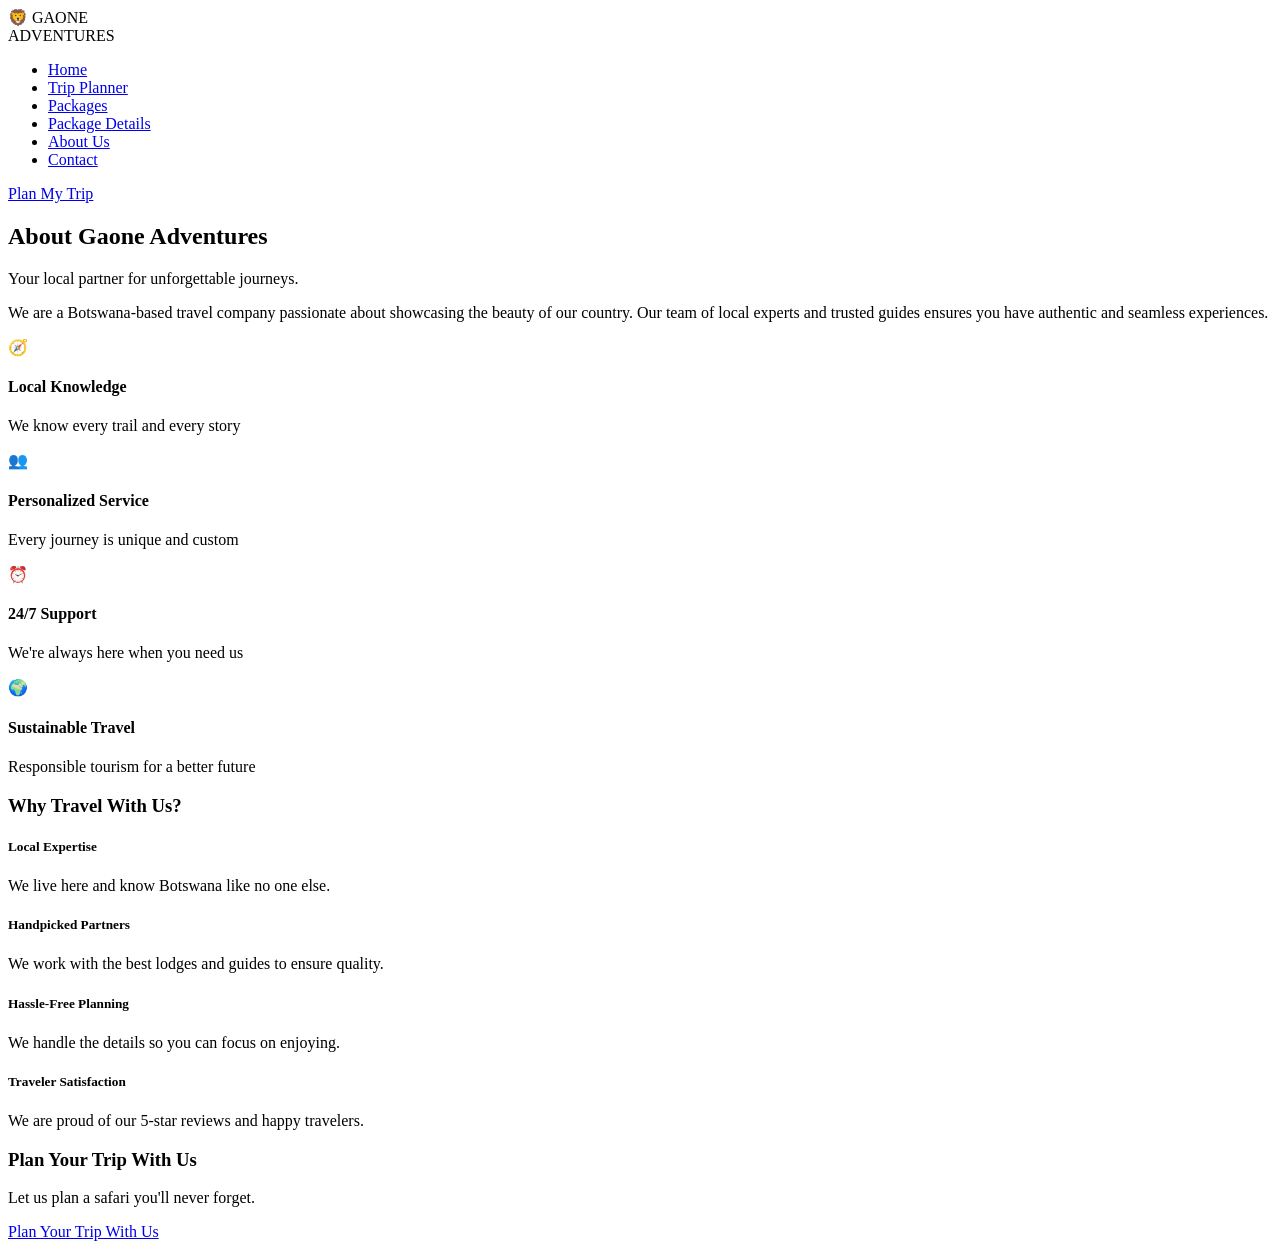
==== about.html @ 3c57a617 "Create about.html" ====
<!DOCTYPE html>
<html lang="en">
<head>
    <meta charset="UTF-8">
    <meta name="viewport" content="width=device-width, initial-scale=1.0">
    <title>About Us - Gaone Adventures</title>
    <link rel="stylesheet" href="styles.css">
</head>
<body>
    <!-- Navigation -->
    <nav class="navbar">
        <div class="nav-container">
            <div class="logo">
                <span class="logo-icon">🦁</span>
                <span class="logo-text">GAONE<br><span class="logo-sub">ADVENTURES</span></span>
            </div>
            <ul class="nav-menu">
                <li><a href="index.html" class="nav-link">Home</a></li>
                <li><a href="trip-planner.html" class="nav-link">Trip Planner</a></li>
                <li><a href="packages.html" class="nav-link">Packages</a></li>
                <li><a href="package-details.html" class="nav-link">Package Details</a></li>
                <li><a href="about.html" class="nav-link active">About Us</a></li>
                <li><a href="contact.html" class="nav-link">Contact</a></li>
            </ul>
            <a href="trip-planner.html" class="nav-btn">Plan My Trip</a>
        </div>
    </nav>
 
    <!-- ABOUT SECTION -->
    <div class="container">
        <h2 class="section-title">About Gaone Adventures</h2>
        <p class="section-subtitle">Your local partner for unforgettable journeys.</p>
 
        <div class="about-content">
            <div class="about-text">
                <p>We are a Botswana-based travel company passionate about showcasing the beauty of our country. Our team of local experts and trusted guides ensures you have authentic and seamless experiences.</p>
            </div>
            <div class="about-image" style="background: linear-gradient(135deg, #8B7355 0%, #A0826D 100%)"></div>
        </div>
 
        <div class="values-grid">
            <div class="value-card">
                <div class="value-icon">🧭</div>
                <h4>Local Knowledge</h4>
                <p>We know every trail and every story</p>
            </div>
            <div class="value-card">
                <div class="value-icon">👥</div>
                <h4>Personalized Service</h4>
                <p>Every journey is unique and custom</p>
            </div>
            <div class="value-card">
                <div class="value-icon">⏰</div>
                <h4>24/7 Support</h4>
                <p>We're always here when you need us</p>
            </div>
            <div class="value-card">
                <div class="value-icon">🌍</div>
                <h4>Sustainable Travel</h4>
                <p>Responsible tourism for a better future</p>
            </div>
        </div>
 
        <div class="why-us">
            <h3>Why Travel With Us?</h3>
            <div class="why-grid">
                <div class="why-card">
                    <h5>Local Expertise</h5>
                    <p>We live here and know Botswana like no one else.</p>
                </div>
                <div class="why-card">
                    <h5>Handpicked Partners</h5>
                    <p>We work with the best lodges and guides to ensure quality.</p>
                </div>
                <div class="why-card">
                    <h5>Hassle-Free Planning</h5>
                    <p>We handle the details so you can focus on enjoying.</p>
                </div>
                <div class="why-card">
                    <h5>Traveler Satisfaction</h5>
                    <p>We are proud of our 5-star reviews and happy travelers.</p>
                </div>
            </div>
        </div>
 
        <div class="cta-section">
            <h3>Plan Your Trip With Us</h3>
            <p>Let us plan a safari you'll never forget.</p>
            <a href="trip-planner.html" class="btn btn-primary">Plan Your Trip With Us</a>
        </div>
    </div>
 
</body>
</html>
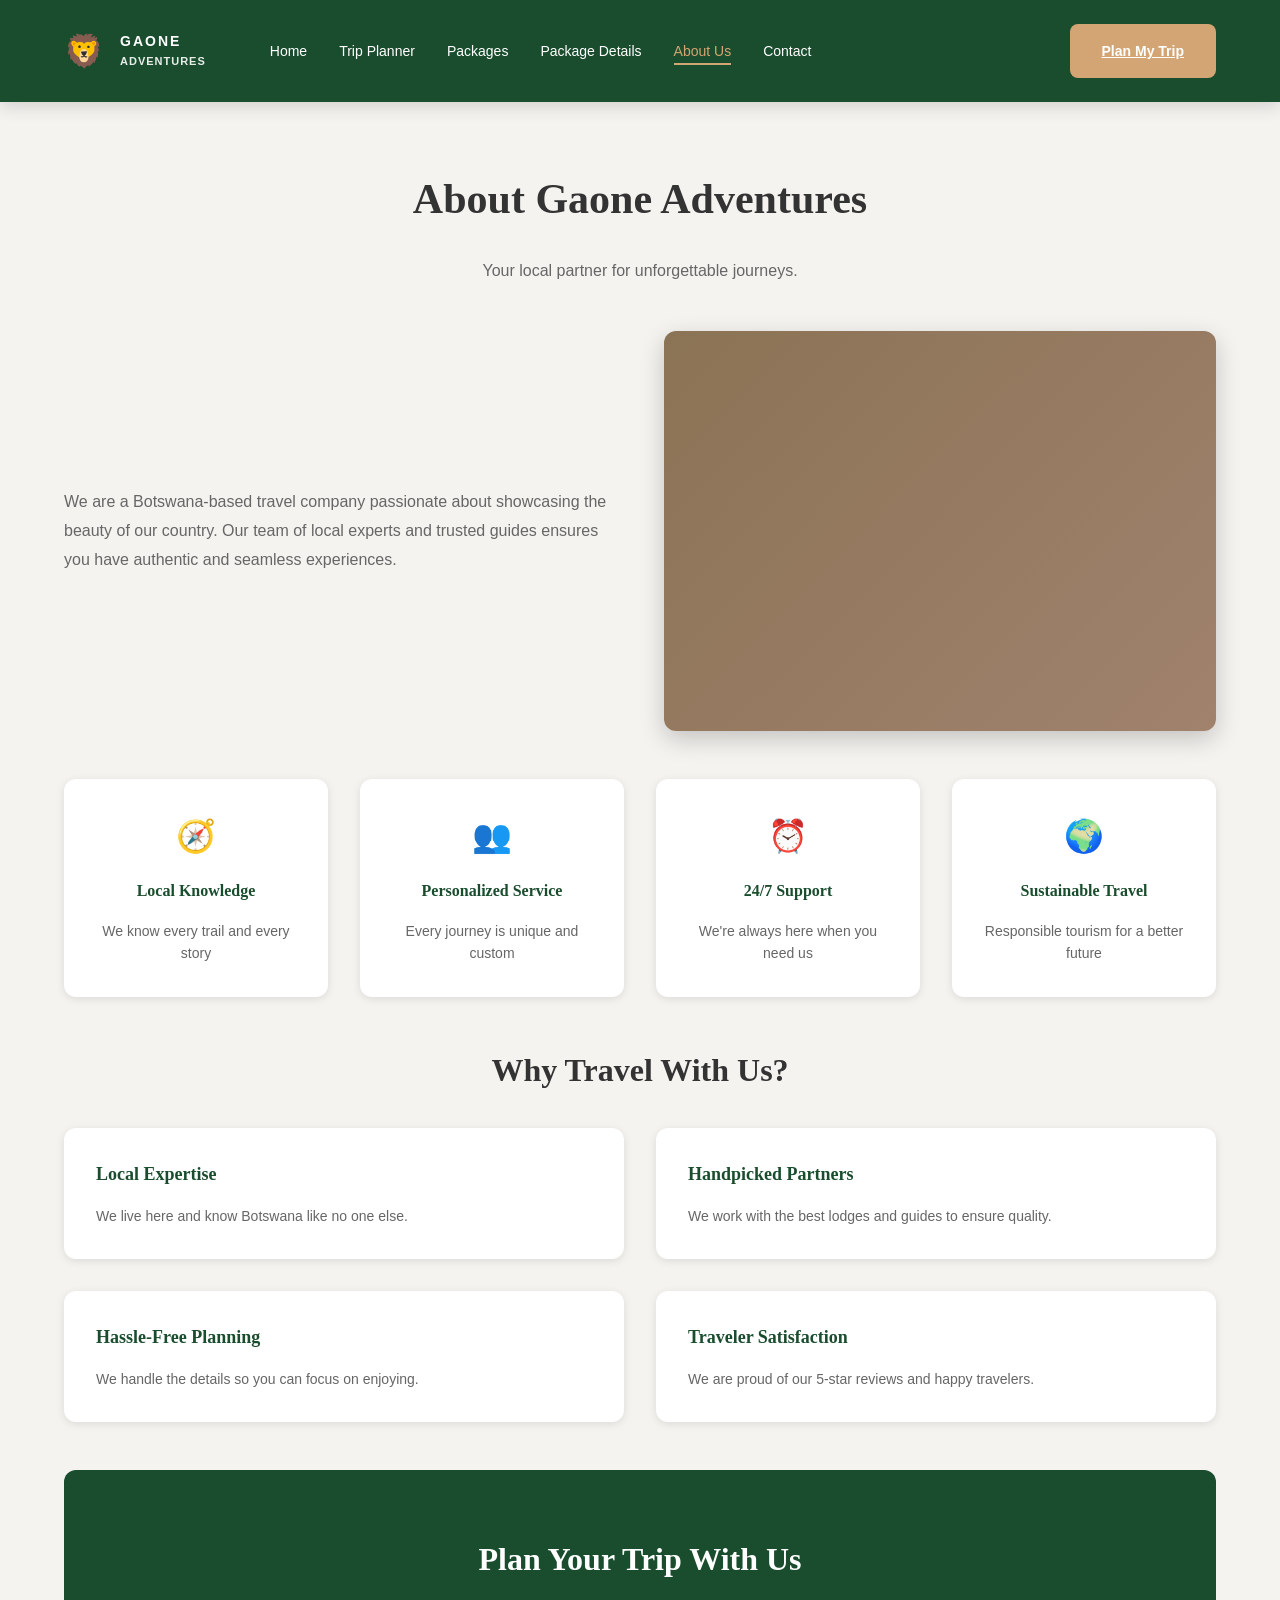
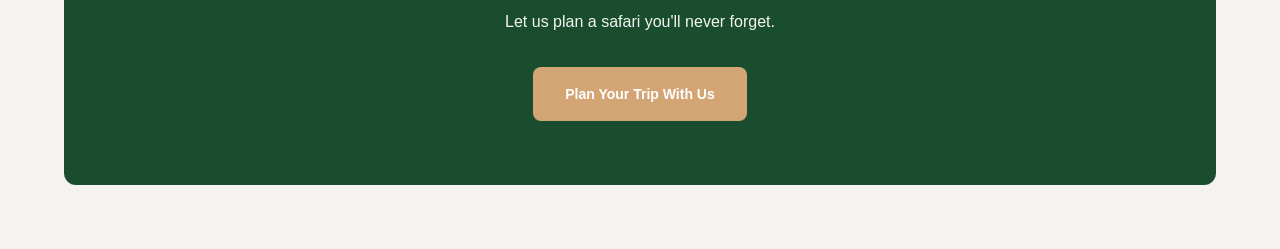
==== commit 8eac16e9: "Update about.html" ====
--- a/about.html
+++ b/about.html
@@ -4,7 +4,7 @@
     <meta charset="UTF-8">
     <meta name="viewport" content="width=device-width, initial-scale=1.0">
     <title>About Us - Gaone Adventures</title>
-    <link rel="stylesheet" href="styles.css">
+    <link rel="stylesheet" href="style.css">
 </head>
 <body>
     <!-- Navigation -->
--- a/style.css
+++ b/style.css
@@ -0,0 +1,1015 @@
+/* ==================== CSS VARIABLES ==================== */
+:root {
+    --color-primary: #1a4d2e;
+    --color-secondary: #2d5016;
+    --color-accent: #d4a574;
+    --color-accent-light: #e8c4a0;
+    --color-text: #333333;
+    --color-text-light: #666666;
+    --color-bg: #f5f3f0;
+    --color-white: #ffffff;
+    --color-border: #e0d5ce;
+    
+    --font-heading: 'Georgia', 'Times New Roman', serif;
+    --font-body: 'Segoe UI', Tahoma, Geneva, Verdana, sans-serif;
+    
+    --spacing-xs: 8px;
+    --spacing-sm: 16px;
+    --spacing-md: 24px;
+    --spacing-lg: 32px;
+    --spacing-xl: 48px;
+    --spacing-xxl: 64px;
+    
+    --radius-sm: 4px;
+    --radius-md: 8px;
+    --radius-lg: 12px;
+    
+    --shadow-sm: 0 2px 8px rgba(0, 0, 0, 0.1);
+    --shadow-md: 0 4px 16px rgba(0, 0, 0, 0.15);
+    --shadow-lg: 0 8px 24px rgba(0, 0, 0, 0.2);
+    
+    --transition: all 0.3s ease;
+}
+ 
+/* ==================== GLOBAL STYLES ==================== */
+* {
+    margin: 0;
+    padding: 0;
+    box-sizing: border-box;
+}
+ 
+html {
+    scroll-behavior: smooth;
+}
+ 
+body {
+    font-family: var(--font-body);
+    color: var(--color-text);
+    background-color: var(--color-bg);
+    line-height: 1.6;
+    overflow-x: hidden;
+}
+ 
+/* ==================== NAVIGATION ==================== */
+.navbar {
+    background-color: var(--color-primary);
+    padding: var(--spacing-md) 0;
+    position: sticky;
+    top: 0;
+    z-index: 1000;
+    box-shadow: var(--shadow-md);
+}
+ 
+.nav-container {
+    max-width: 1200px;
+    margin: 0 auto;
+    display: flex;
+    justify-content: space-between;
+    align-items: center;
+    padding: 0 var(--spacing-md);
+    gap: var(--spacing-lg);
+}
+ 
+.logo {
+    display: flex;
+    align-items: center;
+    gap: var(--spacing-sm);
+    color: var(--color-white);
+    text-decoration: none;
+    font-weight: bold;
+}
+ 
+.logo-icon {
+    font-size: 32px;
+}
+ 
+.logo-text {
+    font-size: 14px;
+    font-weight: 700;
+    letter-spacing: 2px;
+    line-height: 1.4;
+}
+ 
+.logo-sub {
+    font-size: 11px;
+    font-weight: 600;
+    opacity: 0.9;
+    letter-spacing: 1px;
+}
+ 
+.nav-menu {
+    display: flex;
+    list-style: none;
+    gap: var(--spacing-lg);
+    flex: 1;
+    margin: 0 var(--spacing-lg);
+}
+ 
+.nav-link {
+    color: var(--color-white);
+    text-decoration: none;
+    font-size: 14px;
+    font-weight: 500;
+    position: relative;
+    transition: var(--transition);
+    padding-bottom: 4px;
+}
+ 
+.nav-link:hover,
+.nav-link.active {
+    color: var(--color-accent);
+    border-bottom: 2px solid var(--color-accent);
+}
+ 
+.nav-btn {
+    background-color: var(--color-accent);
+    color: var(--color-white);
+    border: none;
+    padding: var(--spacing-sm) var(--spacing-lg);
+    border-radius: var(--radius-md);
+    font-weight: 600;
+    font-size: 14px;
+    cursor: pointer;
+    transition: var(--transition);
+    white-space: nowrap;
+}
+ 
+.nav-btn:hover {
+    background-color: #c99966;
+    transform: translateY(-2px);
+    box-shadow: var(--shadow-md);
+}
+ 
+/* ==================== PAGES ==================== */
+.page {
+    display: none;
+    animation: fadeIn 0.5s ease;
+}
+ 
+.page.active {
+    display: block;
+}
+ 
+@keyframes fadeIn {
+    from {
+        opacity: 0;
+        transform: translateY(10px);
+    }
+    to {
+        opacity: 1;
+        transform: translateY(0);
+    }
+}
+ 
+/* ==================== HERO SECTION ==================== */
+.hero {
+    display: grid;
+    grid-template-columns: 1fr 1fr;
+    gap: var(--spacing-xl);
+    align-items: center;
+    padding: var(--spacing-xxl) var(--spacing-md);
+    max-width: 1200px;
+    margin: 0 auto;
+    background: linear-gradient(135deg, #f5f3f0 0%, #e8dcd4 100%);
+    min-height: 600px;
+}
+ 
+.hero-content h1 {
+    font-family: var(--font-heading);
+    font-size: 52px;
+    font-weight: 700;
+    line-height: 1.2;
+    color: var(--color-text);
+    margin-bottom: var(--spacing-md);
+}
+ 
+.hero-content > p {
+    font-size: 18px;
+    color: var(--color-text-light);
+    margin-bottom: var(--spacing-lg);
+}
+ 
+.hero-buttons {
+    display: flex;
+    gap: var(--spacing-md);
+}
+ 
+.hero-image {
+    height: 100%;
+    border-radius: var(--radius-lg);
+    background-size: cover;
+    background-position: center;
+    min-height: 450px;
+    box-shadow: var(--shadow-lg);
+}
+ 
+/* ==================== FEATURES SECTION ==================== */
+.features {
+    display: grid;
+    grid-template-columns: repeat(3, 1fr);
+    gap: var(--spacing-lg);
+    padding: var(--spacing-xxl) var(--spacing-md);
+    max-width: 1200px;
+    margin: 0 auto;
+    background-color: var(--color-white);
+}
+ 
+.feature-card {
+    text-align: center;
+    padding: var(--spacing-lg);
+    border-radius: var(--radius-lg);
+    background-color: var(--color-bg);
+    transition: var(--transition);
+}
+ 
+.feature-card:hover {
+    transform: translateY(-8px);
+    box-shadow: var(--shadow-md);
+}
+ 
+.feature-icon {
+    font-size: 48px;
+    margin-bottom: var(--spacing-md);
+}
+ 
+.feature-card h3 {
+    font-family: var(--font-heading);
+    font-size: 20px;
+    margin-bottom: var(--spacing-sm);
+    color: var(--color-primary);
+}
+ 
+.feature-card p {
+    color: var(--color-text-light);
+    font-size: 14px;
+}
+ 
+/* ==================== CONTAINER ==================== */
+.container {
+    max-width: 1200px;
+    margin: 0 auto;
+    padding: var(--spacing-xxl) var(--spacing-md);
+}
+ 
+/* ==================== SECTION TITLE ==================== */
+.section-title {
+    font-family: var(--font-heading);
+    font-size: 42px;
+    font-weight: 700;
+    text-align: center;
+    margin-bottom: var(--spacing-md);
+    color: var(--color-text);
+}
+ 
+.section-subtitle {
+    text-align: center;
+    color: var(--color-text-light);
+    font-size: 16px;
+    margin-bottom: var(--spacing-xl);
+}
+ 
+/* ==================== FILTERS ==================== */
+.filters {
+    display: flex;
+    gap: var(--spacing-md);
+    margin-bottom: var(--spacing-xl);
+    flex-wrap: wrap;
+}
+ 
+.filter-select {
+    flex: 1;
+    min-width: 150px;
+    padding: var(--spacing-sm);
+    border: 1px solid var(--color-border);
+    border-radius: var(--radius-md);
+    font-family: var(--font-body);
+    cursor: pointer;
+    background-color: var(--color-white);
+    color: var(--color-text);
+}
+ 
+.btn-reset {
+    padding: var(--spacing-sm) var(--spacing-lg);
+    border: 1px solid var(--color-border);
+    background-color: var(--color-white);
+    color: var(--color-primary);
+    border-radius: var(--radius-md);
+    font-weight: 600;
+    cursor: pointer;
+    transition: var(--transition);
+}
+ 
+.btn-reset:hover {
+    background-color: var(--color-bg);
+}
+ 
+/* ==================== PACKAGES GRID ==================== */
+.packages-grid {
+    display: grid;
+    grid-template-columns: repeat(auto-fit, minmax(300px, 1fr));
+    gap: var(--spacing-lg);
+}
+ 
+.package-card {
+    background-color: var(--color-white);
+    border-radius: var(--radius-lg);
+    overflow: hidden;
+    box-shadow: var(--shadow-sm);
+    transition: var(--transition);
+    position: relative;
+}
+ 
+.package-card:hover {
+    transform: translateY(-8px);
+    box-shadow: var(--shadow-lg);
+}
+ 
+.package-card.featured {
+    grid-column: 2;
+    transform: scale(1.05);
+}
+ 
+.package-image {
+    height: 200px;
+    background-size: cover;
+    background-position: center;
+}
+ 
+.package-badge {
+    position: absolute;
+    top: var(--spacing-md);
+    left: var(--spacing-md);
+    background-color: var(--color-accent);
+    color: var(--color-white);
+    padding: var(--spacing-xs) var(--spacing-sm);
+    border-radius: var(--radius-sm);
+    font-size: 12px;
+    font-weight: 700;
+}
+ 
+.package-card h3 {
+    font-family: var(--font-heading);
+    font-size: 22px;
+    padding: var(--spacing-lg) var(--spacing-lg) 0;
+    color: var(--color-text);
+}
+ 
+.package-meta {
+    display: flex;
+    gap: var(--spacing-lg);
+    padding: var(--spacing-md) var(--spacing-lg) 0;
+    font-size: 13px;
+    color: var(--color-text-light);
+}
+ 
+.package-price {
+    padding: var(--spacing-sm) var(--spacing-lg);
+    font-size: 16px;
+    color: var(--color-text-light);
+}
+ 
+.package-card .btn {
+    margin: 0 var(--spacing-lg) var(--spacing-lg);
+}
+ 
+/* ==================== BUTTONS ==================== */
+.btn {
+    padding: var(--spacing-sm) var(--spacing-lg);
+    border: none;
+    border-radius: var(--radius-md);
+    font-weight: 600;
+    font-size: 14px;
+    cursor: pointer;
+    transition: var(--transition);
+    display: inline-block;
+    text-align: center;
+    text-decoration: none;
+}
+ 
+.btn-primary {
+    background-color: var(--color-primary);
+    color: var(--color-white);
+}
+ 
+.btn-primary:hover {
+    background-color: #0d2e17;
+    transform: translateY(-2px);
+    box-shadow: var(--shadow-md);
+}
+ 
+.btn-secondary {
+    background-color: transparent;
+    color: var(--color-text);
+    border: 2px solid var(--color-text-light);
+}
+ 
+.btn-secondary:hover {
+    background-color: var(--color-bg);
+    border-color: var(--color-primary);
+    color: var(--color-primary);
+}
+ 
+.btn-whatsapp {
+    background-color: #25d366;
+    color: var(--color-white);
+    width: 100%;
+    margin-top: var(--spacing-lg);
+}
+ 
+.btn-whatsapp:hover {
+    background-color: #1fa855;
+}
+ 
+/* ==================== PLANNER FORM ==================== */
+.planner-form {
+    background-color: var(--color-white);
+    padding: var(--spacing-xl);
+    border-radius: var(--radius-lg);
+    margin-bottom: var(--spacing-xl);
+    display: grid;
+    grid-template-columns: repeat(auto-fit, minmax(200px, 1fr));
+    gap: var(--spacing-lg);
+    box-shadow: var(--shadow-sm);
+}
+ 
+.form-group {
+    display: flex;
+    flex-direction: column;
+}
+ 
+.form-group label {
+    font-weight: 600;
+    margin-bottom: var(--spacing-sm);
+    color: var(--color-primary);
+    font-size: 14px;
+}
+ 
+.form-input {
+    padding: var(--spacing-sm);
+    border: 1px solid var(--color-border);
+    border-radius: var(--radius-md);
+    font-family: var(--font-body);
+    font-size: 14px;
+    color: var(--color-text);
+}
+ 
+.form-input:focus {
+    outline: none;
+    border-color: var(--color-accent);
+    box-shadow: 0 0 0 3px rgba(212, 165, 116, 0.1);
+}
+ 
+/* ==================== ITINERARY ==================== */
+.itinerary-section h3 {
+    font-family: var(--font-heading);
+    font-size: 28px;
+    margin-bottom: var(--spacing-lg);
+    color: var(--color-text);
+}
+ 
+.itinerary-grid {
+    display: grid;
+    grid-template-columns: 1fr 1fr;
+    gap: var(--spacing-lg);
+    margin-bottom: var(--spacing-xl);
+    align-items: stretch;
+}
+ 
+.itinerary-content {
+    display: flex;
+    flex-direction: column;
+    gap: var(--spacing-md);
+}
+ 
+.itinerary-day {
+    background-color: var(--color-white);
+    padding: var(--spacing-lg);
+    border-left: 4px solid var(--color-accent);
+    border-radius: var(--radius-md);
+    box-shadow: var(--shadow-sm);
+}
+ 
+.itinerary-day h4 {
+    color: var(--color-primary);
+    font-family: var(--font-heading);
+    margin-bottom: var(--spacing-sm);
+}
+ 
+.itinerary-day p {
+    margin-bottom: var(--spacing-sm);
+    color: var(--color-text-light);
+    font-size: 14px;
+}
+ 
+.itinerary-day p:first-of-type {
+    color: var(--color-text);
+    font-weight: 600;
+}
+ 
+.itinerary-image {
+    border-radius: var(--radius-lg);
+    box-shadow: var(--shadow-lg);
+    min-height: 300px;
+}
+ 
+.price-estimate {
+    background-color: var(--color-white);
+    padding: var(--spacing-lg);
+    border-radius: var(--radius-lg);
+    box-shadow: var(--shadow-sm);
+    text-align: center;
+}
+ 
+.price-estimate h4 {
+    color: var(--color-primary);
+    margin-bottom: var(--spacing-sm);
+}
+ 
+.price-range {
+    font-size: 28px;
+    font-weight: 700;
+    color: var(--color-accent);
+    margin-bottom: var(--spacing-sm);
+}
+ 
+.price-note {
+    color: var(--color-text-light);
+    font-size: 13px;
+    margin-bottom: var(--spacing-lg);
+}
+ 
+/* ==================== ABOUT SECTION ==================== */
+.about-content {
+    display: grid;
+    grid-template-columns: 1fr 1fr;
+    gap: var(--spacing-xl);
+    margin-bottom: var(--spacing-xl);
+    align-items: center;
+}
+ 
+.about-text {
+    font-size: 16px;
+    line-height: 1.8;
+    color: var(--color-text-light);
+}
+ 
+.about-image {
+    min-height: 400px;
+    border-radius: var(--radius-lg);
+    box-shadow: var(--shadow-lg);
+}
+ 
+.values-grid {
+    display: grid;
+    grid-template-columns: repeat(4, 1fr);
+    gap: var(--spacing-lg);
+    margin-bottom: var(--spacing-xl);
+}
+ 
+.value-card {
+    background-color: var(--color-white);
+    padding: var(--spacing-lg);
+    border-radius: var(--radius-lg);
+    text-align: center;
+    box-shadow: var(--shadow-sm);
+    transition: var(--transition);
+}
+ 
+.value-card:hover {
+    transform: translateY(-8px);
+    box-shadow: var(--shadow-md);
+}
+ 
+.value-icon {
+    font-size: 32px;
+    margin-bottom: var(--spacing-sm);
+    display: block;
+}
+ 
+.value-card h4 {
+    color: var(--color-primary);
+    margin-bottom: var(--spacing-sm);
+    font-family: var(--font-heading);
+}
+ 
+.value-card p {
+    color: var(--color-text-light);
+    font-size: 14px;
+}
+ 
+/* ==================== WHY US SECTION ==================== */
+.why-us h3 {
+    font-family: var(--font-heading);
+    font-size: 32px;
+    margin-bottom: var(--spacing-lg);
+    text-align: center;
+    color: var(--color-text);
+}
+ 
+.why-grid {
+    display: grid;
+    grid-template-columns: repeat(2, 1fr);
+    gap: var(--spacing-lg);
+    margin-bottom: var(--spacing-xl);
+}
+ 
+.why-card {
+    background-color: var(--color-white);
+    padding: var(--spacing-lg);
+    border-radius: var(--radius-lg);
+    box-shadow: var(--shadow-sm);
+}
+ 
+.why-card h5 {
+    color: var(--color-primary);
+    margin-bottom: var(--spacing-sm);
+    font-family: var(--font-heading);
+    font-size: 18px;
+}
+ 
+.why-card p {
+    color: var(--color-text-light);
+    font-size: 14px;
+    line-height: 1.6;
+}
+ 
+/* ==================== CTA SECTION ==================== */
+.cta-section {
+    background-color: var(--color-primary);
+    color: var(--color-white);
+    padding: var(--spacing-xxl);
+    border-radius: var(--radius-lg);
+    text-align: center;
+}
+ 
+.cta-section h3 {
+    font-family: var(--font-heading);
+    font-size: 32px;
+    margin-bottom: var(--spacing-md);
+}
+ 
+.cta-section p {
+    font-size: 16px;
+    margin-bottom: var(--spacing-lg);
+    opacity: 0.95;
+}
+ 
+.cta-section .btn-primary {
+    background-color: var(--color-accent);
+    color: var(--color-white);
+}
+ 
+.cta-section .btn-primary:hover {
+    background-color: #c99966;
+}
+ 
+/* ==================== PACKAGE DETAILS ==================== */
+.detail-header {
+    text-align: center;
+    margin-bottom: var(--spacing-xl);
+    padding-bottom: var(--spacing-lg);
+    border-bottom: 1px solid var(--color-border);
+}
+ 
+.detail-header h1 {
+    font-family: var(--font-heading);
+    font-size: 42px;
+    margin-bottom: var(--spacing-md);
+}
+ 
+.detail-meta {
+    display: flex;
+    justify-content: center;
+    gap: var(--spacing-lg);
+    margin-bottom: var(--spacing-md);
+    color: var(--color-text-light);
+    font-size: 14px;
+}
+ 
+.detail-price {
+    font-size: 24px;
+    color: var(--color-accent);
+}
+ 
+/* ==================== TABS ==================== */
+.detail-tabs {
+    display: flex;
+    gap: 0;
+    margin-bottom: var(--spacing-xl);
+    border-bottom: 2px solid var(--color-border);
+}
+ 
+.tab-btn {
+    padding: var(--spacing-md);
+    border: none;
+    background: none;
+    color: var(--color-text-light);
+    font-weight: 600;
+    cursor: pointer;
+    border-bottom: 3px solid transparent;
+    transition: var(--transition);
+    position: relative;
+    bottom: -2px;
+}
+ 
+.tab-btn:hover {
+    color: var(--color-primary);
+}
+ 
+.tab-btn.active {
+    color: var(--color-primary);
+    border-bottom-color: var(--color-accent);
+}
+ 
+.tab-pane {
+    display: none;
+}
+ 
+.tab-pane.active {
+    display: block;
+    animation: fadeIn 0.3s ease;
+}
+ 
+.highlights-list {
+    list-style: none;
+    margin: var(--spacing-lg) 0;
+}
+ 
+.highlights-list li {
+    padding: var(--spacing-sm) 0;
+    padding-left: var(--spacing-lg);
+    position: relative;
+    color: var(--color-text-light);
+}
+ 
+.highlights-list li:before {
+    content: "✓";
+    position: absolute;
+    left: 0;
+    color: var(--color-accent);
+    font-weight: bold;
+}
+ 
+.price-guide {
+    background-color: var(--color-bg);
+    padding: var(--spacing-lg);
+    border-radius: var(--radius-md);
+    margin: var(--spacing-lg) 0;
+}
+ 
+.price-guide h4 {
+    color: var(--color-primary);
+    margin-bottom: var(--spacing-md);
+}
+ 
+.price-item {
+    display: flex;
+    justify-content: space-between;
+    padding: var(--spacing-sm) 0;
+    border-bottom: 1px solid var(--color-border);
+    color: var(--color-text);
+}
+ 
+.price-item:last-child {
+    border-bottom: none;
+}
+ 
+.action-buttons {
+    display: flex;
+    gap: var(--spacing-md);
+    margin-top: var(--spacing-lg);
+}
+ 
+.action-buttons .btn {
+    flex: 1;
+}
+ 
+/* ==================== CONTACT SECTION ==================== */
+.contact-grid {
+    display: grid;
+    grid-template-columns: 1fr 1fr;
+    gap: var(--spacing-xl);
+    margin-bottom: var(--spacing-xl);
+}
+ 
+.contact-form {
+    background-color: var(--color-white);
+    padding: var(--spacing-xl);
+    border-radius: var(--radius-lg);
+    box-shadow: var(--shadow-sm);
+}
+ 
+.contact-form form {
+    display: flex;
+    flex-direction: column;
+    gap: var(--spacing-lg);
+}
+ 
+.contact-info {
+    background-color: var(--color-white);
+    padding: var(--spacing-xl);
+    border-radius: var(--radius-lg);
+    box-shadow: var(--shadow-sm);
+}
+ 
+.contact-info h3 {
+    font-family: var(--font-heading);
+    font-size: 24px;
+    margin-bottom: var(--spacing-lg);
+    color: var(--color-primary);
+}
+ 
+.info-item {
+    display: flex;
+    gap: var(--spacing-lg);
+    margin-bottom: var(--spacing-lg);
+    padding-bottom: var(--spacing-lg);
+    border-bottom: 1px solid var(--color-border);
+}
+ 
+.info-item:last-of-type {
+    border-bottom: none;
+}
+ 
+.info-icon {
+    font-size: 24px;
+    flex-shrink: 0;
+}
+ 
+.info-item h4 {
+    color: var(--color-primary);
+    margin-bottom: var(--spacing-xs);
+}
+ 
+.info-item p {
+    color: var(--color-text-light);
+}
+ 
+.final-cta {
+    background: linear-gradient(135deg, var(--color-primary) 0%, var(--color-secondary) 100%);
+    color: var(--color-white);
+    padding: var(--spacing-xxl);
+    border-radius: var(--radius-lg);
+    text-align: center;
+}
+ 
+.final-cta h3 {
+    font-family: var(--font-heading);
+    font-size: 32px;
+    margin-bottom: var(--spacing-md);
+}
+ 
+.final-cta p {
+    font-size: 16px;
+    margin-bottom: var(--spacing-lg);
+    opacity: 0.95;
+}
+ 
+.final-cta .btn {
+    background-color: var(--color-accent);
+    color: var(--color-white);
+}
+ 
+.final-cta .btn:hover {
+    background-color: #c99966;
+}
+ 
+/* ==================== RESPONSIVE DESIGN ==================== */
+@media (max-width: 768px) {
+    .hero {
+        grid-template-columns: 1fr;
+        padding: var(--spacing-lg) var(--spacing-md);
+        min-height: auto;
+    }
+ 
+    .hero-content h1 {
+        font-size: 36px;
+    }
+ 
+    .hero-buttons {
+        flex-direction: column;
+    }
+ 
+    .features {
+        grid-template-columns: 1fr;
+    }
+ 
+    .nav-menu {
+        flex-direction: column;
+        gap: var(--spacing-md);
+        margin: 0;
+    }
+ 
+    .nav-container {
+        flex-wrap: wrap;
+    }
+ 
+    .packages-grid {
+        grid-template-columns: 1fr;
+    }
+ 
+    .package-card.featured {
+        grid-column: 1;
+        transform: scale(1);
+    }
+ 
+    .itinerary-grid {
+        grid-template-columns: 1fr;
+    }
+ 
+    .about-content {
+        grid-template-columns: 1fr;
+    }
+ 
+    .values-grid {
+        grid-template-columns: repeat(2, 1fr);
+    }
+ 
+    .why-grid {
+        grid-template-columns: 1fr;
+    }
+ 
+    .contact-grid {
+        grid-template-columns: 1fr;
+    }
+ 
+    .section-title {
+        font-size: 32px;
+    }
+ 
+    .detail-tabs {
+        flex-wrap: wrap;
+    }
+ 
+    .tab-btn {
+        flex: 1;
+        min-width: 120px;
+        text-align: center;
+    }
+ 
+    .action-buttons {
+        flex-direction: column;
+    }
+ 
+    .action-buttons .btn {
+        width: 100%;
+    }
+ 
+    .planner-form {
+        grid-template-columns: 1fr;
+    }
+ 
+    .detail-meta {
+        flex-direction: column;
+        gap: var(--spacing-sm);
+    }
+}
+ 
+@media (max-width: 480px) {
+    .section-title {
+        font-size: 24px;
+    }
+ 
+    .hero-content h1 {
+        font-size: 28px;
+    }
+ 
+    .nav-container {
+        padding: 0 var(--spacing-sm);
+        gap: var(--spacing-md);
+    }
+ 
+    .logo-text {
+        font-size: 12px;
+    }
+ 
+    .nav-menu {
+        display: none;
+    }
+ 
+    .nav-btn {
+        padding: var(--spacing-xs) var(--spacing-md);
+        font-size: 12px;
+    }
+ 
+    .container {
+        padding: var(--spacing-lg) var(--spacing-md);
+    }
+ 
+    .filters {
+        flex-direction: column;
+    }
+ 
+    .filter-select {
+        min-width: unset;
+    }
+ 
+    .values-grid {
+        grid-template-columns: 1fr;
+    }
+ 
+    .info-item {
+        flex-direction: column;
+        gap: var(--spacing-sm);
+    }
+}
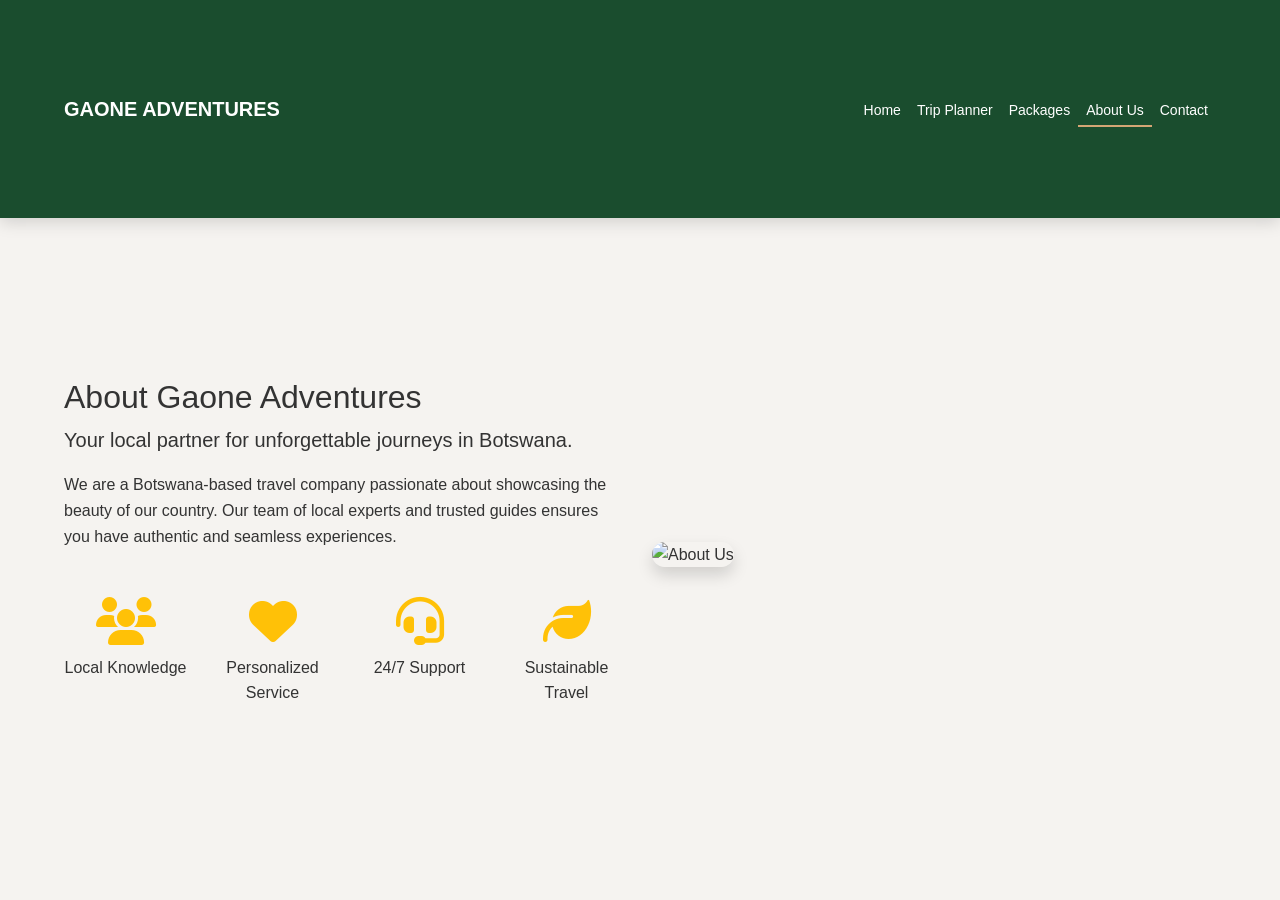
==== commit 664bc5c6: "Update about.html" ====
--- a/about.html
+++ b/about.html
@@ -4,91 +4,67 @@
     <meta charset="UTF-8">
     <meta name="viewport" content="width=device-width, initial-scale=1.0">
     <title>About Us - Gaone Adventures</title>
+    <link href="https://cdn.jsdelivr.net/npm/bootstrap@5.3.3/dist/css/bootstrap.min.css" rel="stylesheet">
+    <link rel="stylesheet" href="https://cdnjs.cloudflare.com/ajax/libs/font-awesome/6.5.0/css/all.min.css">
     <link rel="stylesheet" href="style.css">
 </head>
 <body>
-    <!-- Navigation -->
-    <nav class="navbar">
-        <div class="nav-container">
-            <div class="logo">
-                <span class="logo-icon">🦁</span>
-                <span class="logo-text">GAONE<br><span class="logo-sub">ADVENTURES</span></span>
+
+    <nav class="navbar navbar-expand-lg navbar-dark fixed-top">
+        <div class="container">
+            <a class="navbar-brand fw-bold" href="index.html">GAONE ADVENTURES</a>
+            <button class="navbar-toggler" type="button" data-bs-toggle="collapse" data-bs-target="#navbarNav">
+                <span class="navbar-toggler-icon"></span>
+            </button>
+            <div class="collapse navbar-collapse" id="navbarNav">
+                <ul class="navbar-nav ms-auto">
+                    <li class="nav-item"><a class="nav-link" href="index.html">Home</a></li>
+                    <li class="nav-item"><a class="nav-link" href="planner.html">Trip Planner</a></li>
+                    <li class="nav-item"><a class="nav-link" href="packages.html">Packages</a></li>
+                    <li class="nav-item"><a class="nav-link active" href="about.html">About Us</a></li>
+                    <li class="nav-item"><a class="nav-link" href="contact.html">Contact</a></li>
+                </ul>
             </div>
-            <ul class="nav-menu">
-                <li><a href="index.html" class="nav-link">Home</a></li>
-                <li><a href="trip-planner.html" class="nav-link">Trip Planner</a></li>
-                <li><a href="packages.html" class="nav-link">Packages</a></li>
-                <li><a href="package-details.html" class="nav-link">Package Details</a></li>
-                <li><a href="about.html" class="nav-link active">About Us</a></li>
-                <li><a href="contact.html" class="nav-link">Contact</a></li>
-            </ul>
-            <a href="trip-planner.html" class="nav-btn">Plan My Trip</a>
         </div>
     </nav>
- 
-    <!-- ABOUT SECTION -->
-    <div class="container">
-        <h2 class="section-title">About Gaone Adventures</h2>
-        <p class="section-subtitle">Your local partner for unforgettable journeys.</p>
- 
-        <div class="about-content">
-            <div class="about-text">
-                <p>We are a Botswana-based travel company passionate about showcasing the beauty of our country. Our team of local experts and trusted guides ensures you have authentic and seamless experiences.</p>
-            </div>
-            <div class="about-image" style="background: linear-gradient(135deg, #8B7355 0%, #A0826D 100%)"></div>
-        </div>
- 
-        <div class="values-grid">
-            <div class="value-card">
-                <div class="value-icon">🧭</div>
-                <h4>Local Knowledge</h4>
-                <p>We know every trail and every story</p>
-            </div>
-            <div class="value-card">
-                <div class="value-icon">👥</div>
-                <h4>Personalized Service</h4>
-                <p>Every journey is unique and custom</p>
-            </div>
-            <div class="value-card">
-                <div class="value-icon">⏰</div>
-                <h4>24/7 Support</h4>
-                <p>We're always here when you need us</p>
-            </div>
-            <div class="value-card">
-                <div class="value-icon">🌍</div>
-                <h4>Sustainable Travel</h4>
-                <p>Responsible tourism for a better future</p>
-            </div>
-        </div>
- 
-        <div class="why-us">
-            <h3>Why Travel With Us?</h3>
-            <div class="why-grid">
-                <div class="why-card">
-                    <h5>Local Expertise</h5>
-                    <p>We live here and know Botswana like no one else.</p>
+
+    <section class="py-5 mt-5">
+        <div class="container">
+            <div class="row align-items-center">
+                <div class="col-lg-6">
+                    <h2>About Gaone Adventures</h2>
+                    <p class="lead">Your local partner for unforgettable journeys in Botswana.</p>
+                    <p>We are a Botswana-based travel company passionate about showcasing the beauty of our country. Our team of local experts and trusted guides ensures you have authentic and seamless experiences.</p>
+                    
+                    <div class="row text-center mt-5">
+                        <div class="col-6 col-md-3 mb-4">
+                            <i class="fas fa-users fa-3x text-warning"></i>
+                            <p class="mt-2 mb-0">Local Knowledge</p>
+                        </div>
+                        <div class="col-6 col-md-3 mb-4">
+                            <i class="fas fa-heart fa-3x text-warning"></i>
+                            <p class="mt-2 mb-0">Personalized Service</p>
+                        </div>
+                        <div class="col-6 col-md-3 mb-4">
+                            <i class="fas fa-headset fa-3x text-warning"></i>
+                            <p class="mt-2 mb-0">24/7 Support</p>
+                        </div>
+                        <div class="col-6 col-md-3 mb-4">
+                            <i class="fas fa-leaf fa-3x text-warning"></i>
+                            <p class="mt-2 mb-0">Sustainable Travel</p>
+                        </div>
+                    </div>
                 </div>
-                <div class="why-card">
-                    <h5>Handpicked Partners</h5>
-                    <p>We work with the best lodges and guides to ensure quality.</p>
-                </div>
-                <div class="why-card">
-                    <h5>Hassle-Free Planning</h5>
-                    <p>We handle the details so you can focus on enjoying.</p>
-                </div>
-                <div class="why-card">
-                    <h5>Traveler Satisfaction</h5>
-                    <p>We are proud of our 5-star reviews and happy travelers.</p>
+                
+                <div class="col-lg-6">
+                    <img src="https://images.unsplash.com/photo-1587825140708-d5d7c8e8e8e8" 
+                         class="img-fluid rounded-4 shadow" alt="About Us">
                 </div>
             </div>
         </div>
- 
-        <div class="cta-section">
-            <h3>Plan Your Trip With Us</h3>
-            <p>Let us plan a safari you'll never forget.</p>
-            <a href="trip-planner.html" class="btn btn-primary">Plan Your Trip With Us</a>
-        </div>
-    </div>
- 
+    </section>
+
+    <script src="https://cdn.jsdelivr.net/npm/bootstrap@5.3.3/dist/js/bootstrap.bundle.min.js"></script>
+    <script src="script.js"></script>
 </body>
 </html>
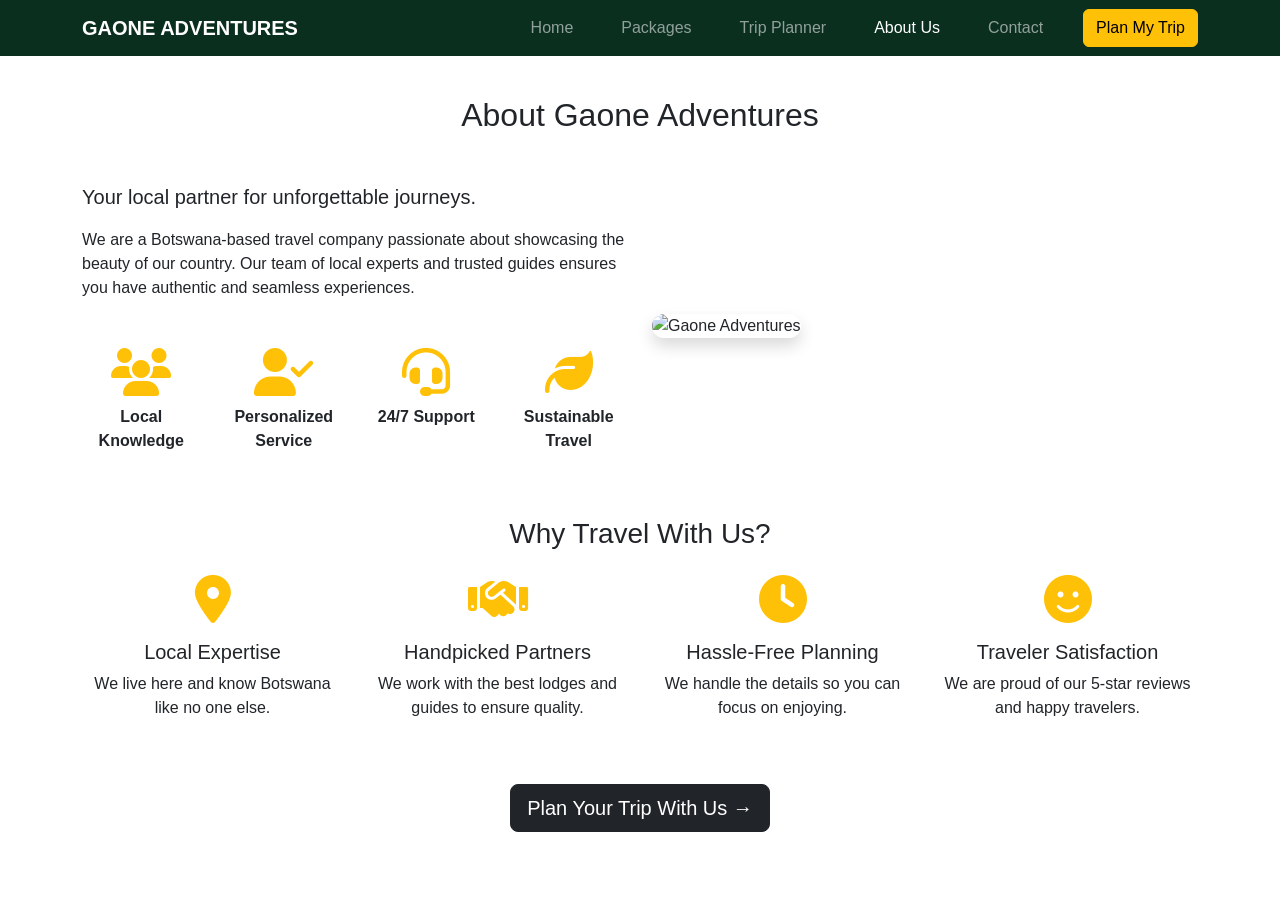
==== commit 60183d0d: "Update about.html" ====
--- a/about.html
+++ b/about.html
@@ -3,68 +3,90 @@
 <head>
     <meta charset="UTF-8">
     <meta name="viewport" content="width=device-width, initial-scale=1.0">
-    <title>About Us - Gaone Adventures</title>
+    <title>About Gaone Adventures</title>
     <link href="https://cdn.jsdelivr.net/npm/bootstrap@5.3.3/dist/css/bootstrap.min.css" rel="stylesheet">
     <link rel="stylesheet" href="https://cdnjs.cloudflare.com/ajax/libs/font-awesome/6.5.0/css/all.min.css">
     <link rel="stylesheet" href="style.css">
 </head>
 <body>
 
-    <nav class="navbar navbar-expand-lg navbar-dark fixed-top">
-        <div class="container">
-            <a class="navbar-brand fw-bold" href="index.html">GAONE ADVENTURES</a>
-            <button class="navbar-toggler" type="button" data-bs-toggle="collapse" data-bs-target="#navbarNav">
-                <span class="navbar-toggler-icon"></span>
-            </button>
-            <div class="collapse navbar-collapse" id="navbarNav">
-                <ul class="navbar-nav ms-auto">
-                    <li class="nav-item"><a class="nav-link" href="index.html">Home</a></li>
-                    <li class="nav-item"><a class="nav-link" href="planner.html">Trip Planner</a></li>
-                    <li class="nav-item"><a class="nav-link" href="packages.html">Packages</a></li>
-                    <li class="nav-item"><a class="nav-link active" href="about.html">About Us</a></li>
-                    <li class="nav-item"><a class="nav-link" href="contact.html">Contact</a></li>
-                </ul>
-            </div>
+<nav class="navbar navbar-expand-lg navbar-dark fixed-top">
+    <div class="container">
+        <a class="navbar-brand" href="index.html"><strong>GAONE ADVENTURES</strong></a>
+        <div class="navbar-nav ms-auto d-flex align-items-center">
+            <a class="nav-link mx-3" href="index.html">Home</a>
+            <a class="nav-link mx-3" href="packages.html">Packages</a>
+            <a class="nav-link mx-3" href="planner.html">Trip Planner</a>
+            <a class="nav-link active mx-3" href="about.html">About Us</a>
+            <a class="nav-link mx-3" href="contact.html">Contact</a>
+            <a href="planner.html" class="btn btn-warning ms-3">Plan My Trip</a>
         </div>
-    </nav>
+    </div>
+</nav>
 
-    <section class="py-5 mt-5">
-        <div class="container">
-            <div class="row align-items-center">
-                <div class="col-lg-6">
-                    <h2>About Gaone Adventures</h2>
-                    <p class="lead">Your local partner for unforgettable journeys in Botswana.</p>
-                    <p>We are a Botswana-based travel company passionate about showcasing the beauty of our country. Our team of local experts and trusted guides ensures you have authentic and seamless experiences.</p>
-                    
-                    <div class="row text-center mt-5">
-                        <div class="col-6 col-md-3 mb-4">
-                            <i class="fas fa-users fa-3x text-warning"></i>
-                            <p class="mt-2 mb-0">Local Knowledge</p>
-                        </div>
-                        <div class="col-6 col-md-3 mb-4">
-                            <i class="fas fa-heart fa-3x text-warning"></i>
-                            <p class="mt-2 mb-0">Personalized Service</p>
-                        </div>
-                        <div class="col-6 col-md-3 mb-4">
-                            <i class="fas fa-headset fa-3x text-warning"></i>
-                            <p class="mt-2 mb-0">24/7 Support</p>
-                        </div>
-                        <div class="col-6 col-md-3 mb-4">
-                            <i class="fas fa-leaf fa-3x text-warning"></i>
-                            <p class="mt-2 mb-0">Sustainable Travel</p>
-                        </div>
-                    </div>
+<div class="container mt-5 pt-5">
+    <h2 class="text-center mb-5">About Gaone Adventures</h2>
+    
+    <div class="row align-items-center">
+        <div class="col-lg-6">
+            <p class="lead">Your local partner for unforgettable journeys.</p>
+            <p>We are a Botswana-based travel company passionate about showcasing the beauty of our country. Our team of local experts and trusted guides ensures you have authentic and seamless experiences.</p>
+            
+            <div class="row g-4 mt-4">
+                <div class="col-6 col-md-3 text-center">
+                    <i class="fas fa-users fa-3x text-warning"></i>
+                    <p class="mt-2"><strong>Local Knowledge</strong></p>
                 </div>
-                
-                <div class="col-lg-6">
-                    <img src="https://images.unsplash.com/photo-1587825140708-d5d7c8e8e8e8" 
-                         class="img-fluid rounded-4 shadow" alt="About Us">
+                <div class="col-6 col-md-3 text-center">
+                    <i class="fas fa-user-check fa-3x text-warning"></i>
+                    <p class="mt-2"><strong>Personalized Service</strong></p>
+                </div>
+                <div class="col-6 col-md-3 text-center">
+                    <i class="fas fa-headset fa-3x text-warning"></i>
+                    <p class="mt-2"><strong>24/7 Support</strong></p>
+                </div>
+                <div class="col-6 col-md-3 text-center">
+                    <i class="fas fa-leaf fa-3x text-warning"></i>
+                    <p class="mt-2"><strong>Sustainable Travel</strong></p>
                 </div>
             </div>
         </div>
-    </section>
+        
+        <div class="col-lg-6">
+            <img src="https://picsum.photos/id/1015/800/550" class="img-fluid rounded-4 shadow" alt="Gaone Adventures">
+        </div>
+    </div>
 
-    <script src="https://cdn.jsdelivr.net/npm/bootstrap@5.3.3/dist/js/bootstrap.bundle.min.js"></script>
-    <script src="script.js"></script>
+    <h3 class="text-center mt-5 mb-4">Why Travel With Us?</h3>
+    <div class="row text-center g-4">
+        <div class="col-md-3">
+            <i class="fas fa-map-marker-alt fa-3x text-warning"></i>
+            <h5 class="mt-3">Local Expertise</h5>
+            <p>We live here and know Botswana like no one else.</p>
+        </div>
+        <div class="col-md-3">
+            <i class="fas fa-handshake fa-3x text-warning"></i>
+            <h5 class="mt-3">Handpicked Partners</h5>
+            <p>We work with the best lodges and guides to ensure quality.</p>
+        </div>
+        <div class="col-md-3">
+            <i class="fas fa-clock fa-3x text-warning"></i>
+            <h5 class="mt-3">Hassle-Free Planning</h5>
+            <p>We handle the details so you can focus on enjoying.</p>
+        </div>
+        <div class="col-md-3">
+            <i class="fas fa-smile fa-3x text-warning"></i>
+            <h5 class="mt-3">Traveler Satisfaction</h5>
+            <p>We are proud of our 5-star reviews and happy travelers.</p>
+        </div>
+    </div>
+
+    <div class="text-center mt-5">
+        <a href="planner.html" class="btn btn-dark btn-lg">Plan Your Trip With Us →</a>
+    </div>
+</div>
+
+<script src="https://cdn.jsdelivr.net/npm/bootstrap@5.3.3/dist/js/bootstrap.bundle.min.js"></script>
+<script src="script.js"></script>
 </body>
 </html>
--- a/style.css
+++ b/style.css
@@ -1,1015 +1,38 @@
-/* ==================== CSS VARIABLES ==================== */
-:root {
-    --color-primary: #1a4d2e;
-    --color-secondary: #2d5016;
-    --color-accent: #d4a574;
-    --color-accent-light: #e8c4a0;
-    --color-text: #333333;
-    --color-text-light: #666666;
-    --color-bg: #f5f3f0;
-    --color-white: #ffffff;
-    --color-border: #e0d5ce;
-    
-    --font-heading: 'Georgia', 'Times New Roman', serif;
-    --font-body: 'Segoe UI', Tahoma, Geneva, Verdana, sans-serif;
-    
-    --spacing-xs: 8px;
-    --spacing-sm: 16px;
-    --spacing-md: 24px;
-    --spacing-lg: 32px;
-    --spacing-xl: 48px;
-    --spacing-xxl: 64px;
-    
-    --radius-sm: 4px;
-    --radius-md: 8px;
-    --radius-lg: 12px;
-    
-    --shadow-sm: 0 2px 8px rgba(0, 0, 0, 0.1);
-    --shadow-md: 0 4px 16px rgba(0, 0, 0, 0.15);
-    --shadow-lg: 0 8px 24px rgba(0, 0, 0, 0.2);
-    
-    --transition: all 0.3s ease;
+/* style.css */
+body {
+    font-family: 'Segoe UI', Tahoma, Geneva, Verdana, sans-serif;
 }
- 
-/* ==================== GLOBAL STYLES ==================== */
-* {
-    margin: 0;
-    padding: 0;
-    box-sizing: border-box;
+
+.navbar {
+    background-color: #0a2f1f !important;
 }
- 
-html {
-    scroll-behavior: smooth;
-}
- 
-body {
-    font-family: var(--font-body);
-    color: var(--color-text);
-    background-color: var(--color-bg);
-    line-height: 1.6;
-    overflow-x: hidden;
-}
- 
-/* ==================== NAVIGATION ==================== */
-.navbar {
-    background-color: var(--color-primary);
-    padding: var(--spacing-md) 0;
-    position: sticky;
-    top: 0;
-    z-index: 1000;
-    box-shadow: var(--shadow-md);
-}
- 
-.nav-container {
-    max-width: 1200px;
-    margin: 0 auto;
-    display: flex;
-    justify-content: space-between;
-    align-items: center;
-    padding: 0 var(--spacing-md);
-    gap: var(--spacing-lg);
-}
- 
-.logo {
+
+.hero {
+    background: linear-gradient(rgba(0,0,0,0.5), rgba(0,0,0,0.5)), 
+                url('https://images.unsplash.com/photo-1587825140708-d5d7c8e8e8e8') center/cover no-repeat;
+    height: 100vh;
+    min-height: 650px;
+    color: white;
     display: flex;
     align-items: center;
-    gap: var(--spacing-sm);
-    color: var(--color-white);
-    text-decoration: none;
-    font-weight: bold;
 }
- 
-.logo-icon {
-    font-size: 32px;
+
+.btn-accent {
+    background-color: #f4a261;
+    color: white;
+    border: none;
 }
- 
-.logo-text {
-    font-size: 14px;
-    font-weight: 700;
-    letter-spacing: 2px;
-    line-height: 1.4;
+
+.btn-accent:hover {
+    background-color: #e08c4b;
+    color: white;
 }
- 
-.logo-sub {
-    font-size: 11px;
-    font-weight: 600;
-    opacity: 0.9;
-    letter-spacing: 1px;
+
+.card {
+    transition: all 0.3s;
 }
- 
-.nav-menu {
-    display: flex;
-    list-style: none;
-    gap: var(--spacing-lg);
-    flex: 1;
-    margin: 0 var(--spacing-lg);
+
+.card:hover {
+    transform: translateY(-8px);
+    box-shadow: 0 10px 20px rgba(0,0,0,0.1) !important;
 }
- 
-.nav-link {
-    color: var(--color-white);
-    text-decoration: none;
-    font-size: 14px;
-    font-weight: 500;
-    position: relative;
-    transition: var(--transition);
-    padding-bottom: 4px;
-}
- 
-.nav-link:hover,
-.nav-link.active {
-    color: var(--color-accent);
-    border-bottom: 2px solid var(--color-accent);
-}
- 
-.nav-btn {
-    background-color: var(--color-accent);
-    color: var(--color-white);
-    border: none;
-    padding: var(--spacing-sm) var(--spacing-lg);
-    border-radius: var(--radius-md);
-    font-weight: 600;
-    font-size: 14px;
-    cursor: pointer;
-    transition: var(--transition);
-    white-space: nowrap;
-}
- 
-.nav-btn:hover {
-    background-color: #c99966;
-    transform: translateY(-2px);
-    box-shadow: var(--shadow-md);
-}
- 
-/* ==================== PAGES ==================== */
-.page {
-    display: none;
-    animation: fadeIn 0.5s ease;
-}
- 
-.page.active {
-    display: block;
-}
- 
-@keyframes fadeIn {
-    from {
-        opacity: 0;
-        transform: translateY(10px);
-    }
-    to {
-        opacity: 1;
-        transform: translateY(0);
-    }
-}
- 
-/* ==================== HERO SECTION ==================== */
-.hero {
-    display: grid;
-    grid-template-columns: 1fr 1fr;
-    gap: var(--spacing-xl);
-    align-items: center;
-    padding: var(--spacing-xxl) var(--spacing-md);
-    max-width: 1200px;
-    margin: 0 auto;
-    background: linear-gradient(135deg, #f5f3f0 0%, #e8dcd4 100%);
-    min-height: 600px;
-}
- 
-.hero-content h1 {
-    font-family: var(--font-heading);
-    font-size: 52px;
-    font-weight: 700;
-    line-height: 1.2;
-    color: var(--color-text);
-    margin-bottom: var(--spacing-md);
-}
- 
-.hero-content > p {
-    font-size: 18px;
-    color: var(--color-text-light);
-    margin-bottom: var(--spacing-lg);
-}
- 
-.hero-buttons {
-    display: flex;
-    gap: var(--spacing-md);
-}
- 
-.hero-image {
-    height: 100%;
-    border-radius: var(--radius-lg);
-    background-size: cover;
-    background-position: center;
-    min-height: 450px;
-    box-shadow: var(--shadow-lg);
-}
- 
-/* ==================== FEATURES SECTION ==================== */
-.features {
-    display: grid;
-    grid-template-columns: repeat(3, 1fr);
-    gap: var(--spacing-lg);
-    padding: var(--spacing-xxl) var(--spacing-md);
-    max-width: 1200px;
-    margin: 0 auto;
-    background-color: var(--color-white);
-}
- 
-.feature-card {
-    text-align: center;
-    padding: var(--spacing-lg);
-    border-radius: var(--radius-lg);
-    background-color: var(--color-bg);
-    transition: var(--transition);
-}
- 
-.feature-card:hover {
-    transform: translateY(-8px);
-    box-shadow: var(--shadow-md);
-}
- 
-.feature-icon {
-    font-size: 48px;
-    margin-bottom: var(--spacing-md);
-}
- 
-.feature-card h3 {
-    font-family: var(--font-heading);
-    font-size: 20px;
-    margin-bottom: var(--spacing-sm);
-    color: var(--color-primary);
-}
- 
-.feature-card p {
-    color: var(--color-text-light);
-    font-size: 14px;
-}
- 
-/* ==================== CONTAINER ==================== */
-.container {
-    max-width: 1200px;
-    margin: 0 auto;
-    padding: var(--spacing-xxl) var(--spacing-md);
-}
- 
-/* ==================== SECTION TITLE ==================== */
-.section-title {
-    font-family: var(--font-heading);
-    font-size: 42px;
-    font-weight: 700;
-    text-align: center;
-    margin-bottom: var(--spacing-md);
-    color: var(--color-text);
-}
- 
-.section-subtitle {
-    text-align: center;
-    color: var(--color-text-light);
-    font-size: 16px;
-    margin-bottom: var(--spacing-xl);
-}
- 
-/* ==================== FILTERS ==================== */
-.filters {
-    display: flex;
-    gap: var(--spacing-md);
-    margin-bottom: var(--spacing-xl);
-    flex-wrap: wrap;
-}
- 
-.filter-select {
-    flex: 1;
-    min-width: 150px;
-    padding: var(--spacing-sm);
-    border: 1px solid var(--color-border);
-    border-radius: var(--radius-md);
-    font-family: var(--font-body);
-    cursor: pointer;
-    background-color: var(--color-white);
-    color: var(--color-text);
-}
- 
-.btn-reset {
-    padding: var(--spacing-sm) var(--spacing-lg);
-    border: 1px solid var(--color-border);
-    background-color: var(--color-white);
-    color: var(--color-primary);
-    border-radius: var(--radius-md);
-    font-weight: 600;
-    cursor: pointer;
-    transition: var(--transition);
-}
- 
-.btn-reset:hover {
-    background-color: var(--color-bg);
-}
- 
-/* ==================== PACKAGES GRID ==================== */
-.packages-grid {
-    display: grid;
-    grid-template-columns: repeat(auto-fit, minmax(300px, 1fr));
-    gap: var(--spacing-lg);
-}
- 
-.package-card {
-    background-color: var(--color-white);
-    border-radius: var(--radius-lg);
-    overflow: hidden;
-    box-shadow: var(--shadow-sm);
-    transition: var(--transition);
-    position: relative;
-}
- 
-.package-card:hover {
-    transform: translateY(-8px);
-    box-shadow: var(--shadow-lg);
-}
- 
-.package-card.featured {
-    grid-column: 2;
-    transform: scale(1.05);
-}
- 
-.package-image {
-    height: 200px;
-    background-size: cover;
-    background-position: center;
-}
- 
-.package-badge {
-    position: absolute;
-    top: var(--spacing-md);
-    left: var(--spacing-md);
-    background-color: var(--color-accent);
-    color: var(--color-white);
-    padding: var(--spacing-xs) var(--spacing-sm);
-    border-radius: var(--radius-sm);
-    font-size: 12px;
-    font-weight: 700;
-}
- 
-.package-card h3 {
-    font-family: var(--font-heading);
-    font-size: 22px;
-    padding: var(--spacing-lg) var(--spacing-lg) 0;
-    color: var(--color-text);
-}
- 
-.package-meta {
-    display: flex;
-    gap: var(--spacing-lg);
-    padding: var(--spacing-md) var(--spacing-lg) 0;
-    font-size: 13px;
-    color: var(--color-text-light);
-}
- 
-.package-price {
-    padding: var(--spacing-sm) var(--spacing-lg);
-    font-size: 16px;
-    color: var(--color-text-light);
-}
- 
-.package-card .btn {
-    margin: 0 var(--spacing-lg) var(--spacing-lg);
-}
- 
-/* ==================== BUTTONS ==================== */
-.btn {
-    padding: var(--spacing-sm) var(--spacing-lg);
-    border: none;
-    border-radius: var(--radius-md);
-    font-weight: 600;
-    font-size: 14px;
-    cursor: pointer;
-    transition: var(--transition);
-    display: inline-block;
-    text-align: center;
-    text-decoration: none;
-}
- 
-.btn-primary {
-    background-color: var(--color-primary);
-    color: var(--color-white);
-}
- 
-.btn-primary:hover {
-    background-color: #0d2e17;
-    transform: translateY(-2px);
-    box-shadow: var(--shadow-md);
-}
- 
-.btn-secondary {
-    background-color: transparent;
-    color: var(--color-text);
-    border: 2px solid var(--color-text-light);
-}
- 
-.btn-secondary:hover {
-    background-color: var(--color-bg);
-    border-color: var(--color-primary);
-    color: var(--color-primary);
-}
- 
-.btn-whatsapp {
-    background-color: #25d366;
-    color: var(--color-white);
-    width: 100%;
-    margin-top: var(--spacing-lg);
-}
- 
-.btn-whatsapp:hover {
-    background-color: #1fa855;
-}
- 
-/* ==================== PLANNER FORM ==================== */
-.planner-form {
-    background-color: var(--color-white);
-    padding: var(--spacing-xl);
-    border-radius: var(--radius-lg);
-    margin-bottom: var(--spacing-xl);
-    display: grid;
-    grid-template-columns: repeat(auto-fit, minmax(200px, 1fr));
-    gap: var(--spacing-lg);
-    box-shadow: var(--shadow-sm);
-}
- 
-.form-group {
-    display: flex;
-    flex-direction: column;
-}
- 
-.form-group label {
-    font-weight: 600;
-    margin-bottom: var(--spacing-sm);
-    color: var(--color-primary);
-    font-size: 14px;
-}
- 
-.form-input {
-    padding: var(--spacing-sm);
-    border: 1px solid var(--color-border);
-    border-radius: var(--radius-md);
-    font-family: var(--font-body);
-    font-size: 14px;
-    color: var(--color-text);
-}
- 
-.form-input:focus {
-    outline: none;
-    border-color: var(--color-accent);
-    box-shadow: 0 0 0 3px rgba(212, 165, 116, 0.1);
-}
- 
-/* ==================== ITINERARY ==================== */
-.itinerary-section h3 {
-    font-family: var(--font-heading);
-    font-size: 28px;
-    margin-bottom: var(--spacing-lg);
-    color: var(--color-text);
-}
- 
-.itinerary-grid {
-    display: grid;
-    grid-template-columns: 1fr 1fr;
-    gap: var(--spacing-lg);
-    margin-bottom: var(--spacing-xl);
-    align-items: stretch;
-}
- 
-.itinerary-content {
-    display: flex;
-    flex-direction: column;
-    gap: var(--spacing-md);
-}
- 
-.itinerary-day {
-    background-color: var(--color-white);
-    padding: var(--spacing-lg);
-    border-left: 4px solid var(--color-accent);
-    border-radius: var(--radius-md);
-    box-shadow: var(--shadow-sm);
-}
- 
-.itinerary-day h4 {
-    color: var(--color-primary);
-    font-family: var(--font-heading);
-    margin-bottom: var(--spacing-sm);
-}
- 
-.itinerary-day p {
-    margin-bottom: var(--spacing-sm);
-    color: var(--color-text-light);
-    font-size: 14px;
-}
- 
-.itinerary-day p:first-of-type {
-    color: var(--color-text);
-    font-weight: 600;
-}
- 
-.itinerary-image {
-    border-radius: var(--radius-lg);
-    box-shadow: var(--shadow-lg);
-    min-height: 300px;
-}
- 
-.price-estimate {
-    background-color: var(--color-white);
-    padding: var(--spacing-lg);
-    border-radius: var(--radius-lg);
-    box-shadow: var(--shadow-sm);
-    text-align: center;
-}
- 
-.price-estimate h4 {
-    color: var(--color-primary);
-    margin-bottom: var(--spacing-sm);
-}
- 
-.price-range {
-    font-size: 28px;
-    font-weight: 700;
-    color: var(--color-accent);
-    margin-bottom: var(--spacing-sm);
-}
- 
-.price-note {
-    color: var(--color-text-light);
-    font-size: 13px;
-    margin-bottom: var(--spacing-lg);
-}
- 
-/* ==================== ABOUT SECTION ==================== */
-.about-content {
-    display: grid;
-    grid-template-columns: 1fr 1fr;
-    gap: var(--spacing-xl);
-    margin-bottom: var(--spacing-xl);
-    align-items: center;
-}
- 
-.about-text {
-    font-size: 16px;
-    line-height: 1.8;
-    color: var(--color-text-light);
-}
- 
-.about-image {
-    min-height: 400px;
-    border-radius: var(--radius-lg);
-    box-shadow: var(--shadow-lg);
-}
- 
-.values-grid {
-    display: grid;
-    grid-template-columns: repeat(4, 1fr);
-    gap: var(--spacing-lg);
-    margin-bottom: var(--spacing-xl);
-}
- 
-.value-card {
-    background-color: var(--color-white);
-    padding: var(--spacing-lg);
-    border-radius: var(--radius-lg);
-    text-align: center;
-    box-shadow: var(--shadow-sm);
-    transition: var(--transition);
-}
- 
-.value-card:hover {
-    transform: translateY(-8px);
-    box-shadow: var(--shadow-md);
-}
- 
-.value-icon {
-    font-size: 32px;
-    margin-bottom: var(--spacing-sm);
-    display: block;
-}
- 
-.value-card h4 {
-    color: var(--color-primary);
-    margin-bottom: var(--spacing-sm);
-    font-family: var(--font-heading);
-}
- 
-.value-card p {
-    color: var(--color-text-light);
-    font-size: 14px;
-}
- 
-/* ==================== WHY US SECTION ==================== */
-.why-us h3 {
-    font-family: var(--font-heading);
-    font-size: 32px;
-    margin-bottom: var(--spacing-lg);
-    text-align: center;
-    color: var(--color-text);
-}
- 
-.why-grid {
-    display: grid;
-    grid-template-columns: repeat(2, 1fr);
-    gap: var(--spacing-lg);
-    margin-bottom: var(--spacing-xl);
-}
- 
-.why-card {
-    background-color: var(--color-white);
-    padding: var(--spacing-lg);
-    border-radius: var(--radius-lg);
-    box-shadow: var(--shadow-sm);
-}
- 
-.why-card h5 {
-    color: var(--color-primary);
-    margin-bottom: var(--spacing-sm);
-    font-family: var(--font-heading);
-    font-size: 18px;
-}
- 
-.why-card p {
-    color: var(--color-text-light);
-    font-size: 14px;
-    line-height: 1.6;
-}
- 
-/* ==================== CTA SECTION ==================== */
-.cta-section {
-    background-color: var(--color-primary);
-    color: var(--color-white);
-    padding: var(--spacing-xxl);
-    border-radius: var(--radius-lg);
-    text-align: center;
-}
- 
-.cta-section h3 {
-    font-family: var(--font-heading);
-    font-size: 32px;
-    margin-bottom: var(--spacing-md);
-}
- 
-.cta-section p {
-    font-size: 16px;
-    margin-bottom: var(--spacing-lg);
-    opacity: 0.95;
-}
- 
-.cta-section .btn-primary {
-    background-color: var(--color-accent);
-    color: var(--color-white);
-}
- 
-.cta-section .btn-primary:hover {
-    background-color: #c99966;
-}
- 
-/* ==================== PACKAGE DETAILS ==================== */
-.detail-header {
-    text-align: center;
-    margin-bottom: var(--spacing-xl);
-    padding-bottom: var(--spacing-lg);
-    border-bottom: 1px solid var(--color-border);
-}
- 
-.detail-header h1 {
-    font-family: var(--font-heading);
-    font-size: 42px;
-    margin-bottom: var(--spacing-md);
-}
- 
-.detail-meta {
-    display: flex;
-    justify-content: center;
-    gap: var(--spacing-lg);
-    margin-bottom: var(--spacing-md);
-    color: var(--color-text-light);
-    font-size: 14px;
-}
- 
-.detail-price {
-    font-size: 24px;
-    color: var(--color-accent);
-}
- 
-/* ==================== TABS ==================== */
-.detail-tabs {
-    display: flex;
-    gap: 0;
-    margin-bottom: var(--spacing-xl);
-    border-bottom: 2px solid var(--color-border);
-}
- 
-.tab-btn {
-    padding: var(--spacing-md);
-    border: none;
-    background: none;
-    color: var(--color-text-light);
-    font-weight: 600;
-    cursor: pointer;
-    border-bottom: 3px solid transparent;
-    transition: var(--transition);
-    position: relative;
-    bottom: -2px;
-}
- 
-.tab-btn:hover {
-    color: var(--color-primary);
-}
- 
-.tab-btn.active {
-    color: var(--color-primary);
-    border-bottom-color: var(--color-accent);
-}
- 
-.tab-pane {
-    display: none;
-}
- 
-.tab-pane.active {
-    display: block;
-    animation: fadeIn 0.3s ease;
-}
- 
-.highlights-list {
-    list-style: none;
-    margin: var(--spacing-lg) 0;
-}
- 
-.highlights-list li {
-    padding: var(--spacing-sm) 0;
-    padding-left: var(--spacing-lg);
-    position: relative;
-    color: var(--color-text-light);
-}
- 
-.highlights-list li:before {
-    content: "✓";
-    position: absolute;
-    left: 0;
-    color: var(--color-accent);
-    font-weight: bold;
-}
- 
-.price-guide {
-    background-color: var(--color-bg);
-    padding: var(--spacing-lg);
-    border-radius: var(--radius-md);
-    margin: var(--spacing-lg) 0;
-}
- 
-.price-guide h4 {
-    color: var(--color-primary);
-    margin-bottom: var(--spacing-md);
-}
- 
-.price-item {
-    display: flex;
-    justify-content: space-between;
-    padding: var(--spacing-sm) 0;
-    border-bottom: 1px solid var(--color-border);
-    color: var(--color-text);
-}
- 
-.price-item:last-child {
-    border-bottom: none;
-}
- 
-.action-buttons {
-    display: flex;
-    gap: var(--spacing-md);
-    margin-top: var(--spacing-lg);
-}
- 
-.action-buttons .btn {
-    flex: 1;
-}
- 
-/* ==================== CONTACT SECTION ==================== */
-.contact-grid {
-    display: grid;
-    grid-template-columns: 1fr 1fr;
-    gap: var(--spacing-xl);
-    margin-bottom: var(--spacing-xl);
-}
- 
-.contact-form {
-    background-color: var(--color-white);
-    padding: var(--spacing-xl);
-    border-radius: var(--radius-lg);
-    box-shadow: var(--shadow-sm);
-}
- 
-.contact-form form {
-    display: flex;
-    flex-direction: column;
-    gap: var(--spacing-lg);
-}
- 
-.contact-info {
-    background-color: var(--color-white);
-    padding: var(--spacing-xl);
-    border-radius: var(--radius-lg);
-    box-shadow: var(--shadow-sm);
-}
- 
-.contact-info h3 {
-    font-family: var(--font-heading);
-    font-size: 24px;
-    margin-bottom: var(--spacing-lg);
-    color: var(--color-primary);
-}
- 
-.info-item {
-    display: flex;
-    gap: var(--spacing-lg);
-    margin-bottom: var(--spacing-lg);
-    padding-bottom: var(--spacing-lg);
-    border-bottom: 1px solid var(--color-border);
-}
- 
-.info-item:last-of-type {
-    border-bottom: none;
-}
- 
-.info-icon {
-    font-size: 24px;
-    flex-shrink: 0;
-}
- 
-.info-item h4 {
-    color: var(--color-primary);
-    margin-bottom: var(--spacing-xs);
-}
- 
-.info-item p {
-    color: var(--color-text-light);
-}
- 
-.final-cta {
-    background: linear-gradient(135deg, var(--color-primary) 0%, var(--color-secondary) 100%);
-    color: var(--color-white);
-    padding: var(--spacing-xxl);
-    border-radius: var(--radius-lg);
-    text-align: center;
-}
- 
-.final-cta h3 {
-    font-family: var(--font-heading);
-    font-size: 32px;
-    margin-bottom: var(--spacing-md);
-}
- 
-.final-cta p {
-    font-size: 16px;
-    margin-bottom: var(--spacing-lg);
-    opacity: 0.95;
-}
- 
-.final-cta .btn {
-    background-color: var(--color-accent);
-    color: var(--color-white);
-}
- 
-.final-cta .btn:hover {
-    background-color: #c99966;
-}
- 
-/* ==================== RESPONSIVE DESIGN ==================== */
-@media (max-width: 768px) {
-    .hero {
-        grid-template-columns: 1fr;
-        padding: var(--spacing-lg) var(--spacing-md);
-        min-height: auto;
-    }
- 
-    .hero-content h1 {
-        font-size: 36px;
-    }
- 
-    .hero-buttons {
-        flex-direction: column;
-    }
- 
-    .features {
-        grid-template-columns: 1fr;
-    }
- 
-    .nav-menu {
-        flex-direction: column;
-        gap: var(--spacing-md);
-        margin: 0;
-    }
- 
-    .nav-container {
-        flex-wrap: wrap;
-    }
- 
-    .packages-grid {
-        grid-template-columns: 1fr;
-    }
- 
-    .package-card.featured {
-        grid-column: 1;
-        transform: scale(1);
-    }
- 
-    .itinerary-grid {
-        grid-template-columns: 1fr;
-    }
- 
-    .about-content {
-        grid-template-columns: 1fr;
-    }
- 
-    .values-grid {
-        grid-template-columns: repeat(2, 1fr);
-    }
- 
-    .why-grid {
-        grid-template-columns: 1fr;
-    }
- 
-    .contact-grid {
-        grid-template-columns: 1fr;
-    }
- 
-    .section-title {
-        font-size: 32px;
-    }
- 
-    .detail-tabs {
-        flex-wrap: wrap;
-    }
- 
-    .tab-btn {
-        flex: 1;
-        min-width: 120px;
-        text-align: center;
-    }
- 
-    .action-buttons {
-        flex-direction: column;
-    }
- 
-    .action-buttons .btn {
-        width: 100%;
-    }
- 
-    .planner-form {
-        grid-template-columns: 1fr;
-    }
- 
-    .detail-meta {
-        flex-direction: column;
-        gap: var(--spacing-sm);
-    }
-}
- 
-@media (max-width: 480px) {
-    .section-title {
-        font-size: 24px;
-    }
- 
-    .hero-content h1 {
-        font-size: 28px;
-    }
- 
-    .nav-container {
-        padding: 0 var(--spacing-sm);
-        gap: var(--spacing-md);
-    }
- 
-    .logo-text {
-        font-size: 12px;
-    }
- 
-    .nav-menu {
-        display: none;
-    }
- 
-    .nav-btn {
-        padding: var(--spacing-xs) var(--spacing-md);
-        font-size: 12px;
-    }
- 
-    .container {
-        padding: var(--spacing-lg) var(--spacing-md);
-    }
- 
-    .filters {
-        flex-direction: column;
-    }
- 
-    .filter-select {
-        min-width: unset;
-    }
- 
-    .values-grid {
-        grid-template-columns: 1fr;
-    }
- 
-    .info-item {
-        flex-direction: column;
-        gap: var(--spacing-sm);
-    }
-}
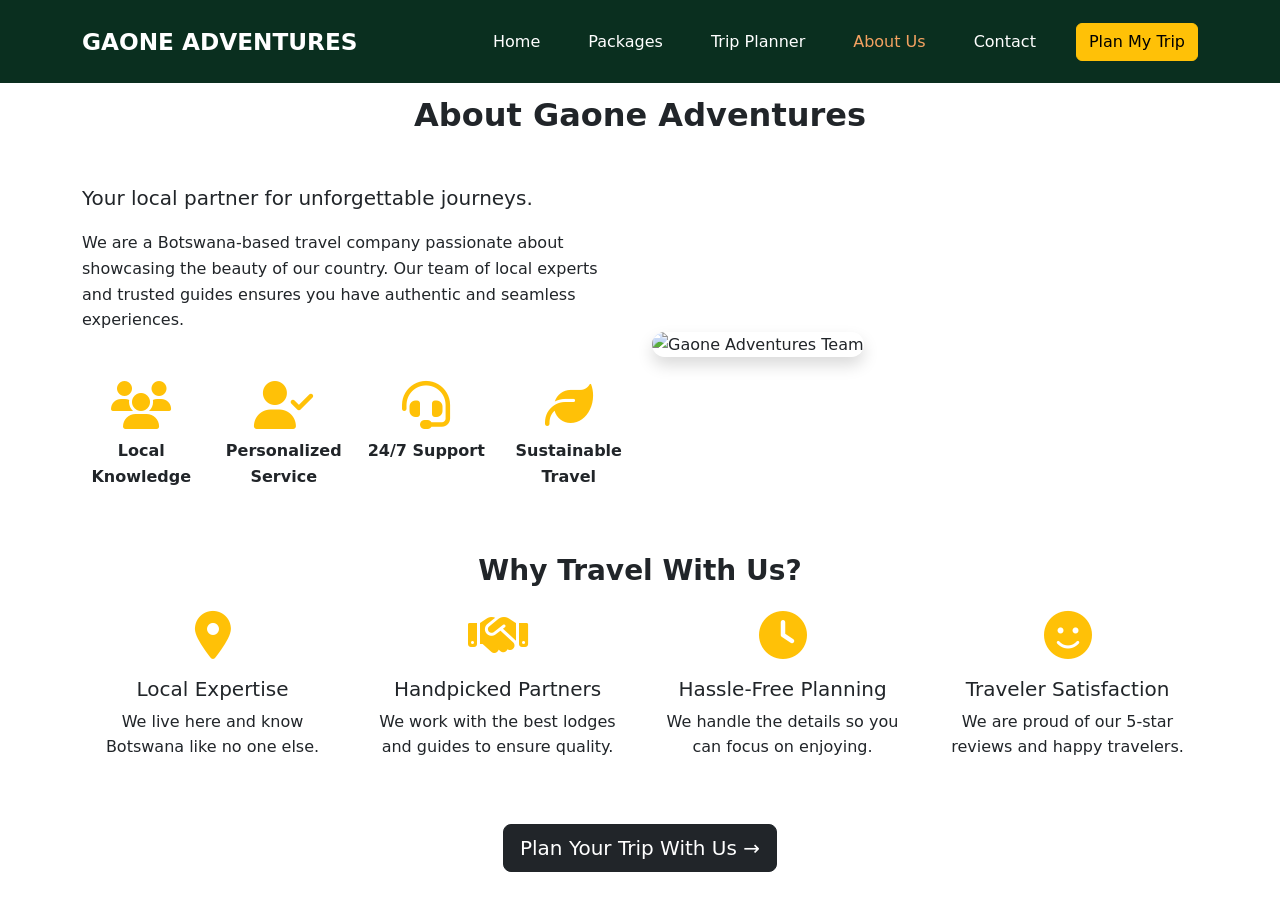
==== commit 4f9138df: "Update about.html" ====
--- a/about.html
+++ b/about.html
@@ -9,7 +9,6 @@
     <link rel="stylesheet" href="style.css">
 </head>
 <body>
-
 <nav class="navbar navbar-expand-lg navbar-dark fixed-top">
     <div class="container">
         <a class="navbar-brand" href="index.html"><strong>GAONE ADVENTURES</strong></a>
@@ -26,12 +25,12 @@
 
 <div class="container mt-5 pt-5">
     <h2 class="text-center mb-5">About Gaone Adventures</h2>
-    
+   
     <div class="row align-items-center">
         <div class="col-lg-6">
             <p class="lead">Your local partner for unforgettable journeys.</p>
             <p>We are a Botswana-based travel company passionate about showcasing the beauty of our country. Our team of local experts and trusted guides ensures you have authentic and seamless experiences.</p>
-            
+           
             <div class="row g-4 mt-4">
                 <div class="col-6 col-md-3 text-center">
                     <i class="fas fa-users fa-3x text-warning"></i>
@@ -51,9 +50,12 @@
                 </div>
             </div>
         </div>
-        
+       
+        <!-- Updated Image Section -->
         <div class="col-lg-6">
-            <img src="https://picsum.photos/id/1015/800/550" class="img-fluid rounded-4 shadow" alt="Gaone Adventures">
+            <img src="https://raw.githubusercontent.com/cse25-295/cse25-295/main/Images/About.jpg" 
+                 class="img-fluid rounded-4 shadow" 
+                 alt="Gaone Adventures Team">
         </div>
     </div>
 
--- a/style.css
+++ b/style.css
@@ -1,38 +1,92 @@
-/* style.css */
-body {
-    font-family: 'Segoe UI', Tahoma, Geneva, Verdana, sans-serif;
+:root {
+    --dark-green: #0a2f1f;
+    --accent: #f4a261;
 }
 
-.navbar {
-    background-color: #0a2f1f !important;
+* {
+    margin: 0;
+    padding: 0;
+    box-sizing: border-box;
 }
 
+body {
+    font-family: system-ui, -apple-system, BlinkMacSystemFont, 'Segoe UI', Roboto, sans-serif;
+    line-height: 1.6;
+}
+
+/* Navbar */
+.navbar {
+    background-color: var(--dark-green) !important;
+    padding: 18px 0;
+}
+
+.navbar-brand {
+    font-weight: 700;
+    font-size: 1.45rem;
+    color: white !important;
+}
+
+/* Hero Section */
 .hero {
-    background: linear-gradient(rgba(0,0,0,0.5), rgba(0,0,0,0.5)), 
-                url('https://images.unsplash.com/photo-1587825140708-d5d7c8e8e8e8') center/cover no-repeat;
+    background-image: 
+        linear-gradient(rgba(0,0,0,0.28), rgba(0,0,0,0.28)),
+        url("https://raw.githubusercontent.com/cse25-295/cse25-295/main/Images/cover.jpg");
+    
+    background-size: cover;
+    background-position: center;
+    background-repeat: no-repeat;
     height: 100vh;
     min-height: 650px;
-    color: white;
+    
     display: flex;
     align-items: center;
+    color: white;
+    position: relative;
 }
 
-.btn-accent {
-    background-color: #f4a261;
+/* Fix for your buttons */
+.btn-plan {
+    background-color: var(--accent);
     color: white;
+    font-weight: 600;
+    padding: 12px 32px;
     border: none;
 }
 
-.btn-accent:hover {
+.btn-plan:hover {
     background-color: #e08c4b;
     color: white;
+    transform: translateY(-3px);
+}
+
+/* Other styles */
+.btn-outline-light:hover {
+    background-color: rgba(255,255,255,0.15);
 }
 
 .card {
-    transition: all 0.3s;
+    transition: all 0.3s ease;
+    border: none;
+    box-shadow: 0 5px 15px rgba(0,0,0,0.08);
 }
 
 .card:hover {
     transform: translateY(-8px);
-    box-shadow: 0 10px 20px rgba(0,0,0,0.1) !important;
+    box-shadow: 0 15px 30px rgba(0,0,0,0.15);
 }
+
+h1, h2, h3 {
+    font-weight: 700;
+}
+
+/* Nav links */
+.nav-link {
+    color: white !important;
+    font-weight: 500;
+    transition: color 0.3s;
+}
+
+.nav-link:hover,
+.nav-link.active {
+    color: var(--accent) !important;
+}
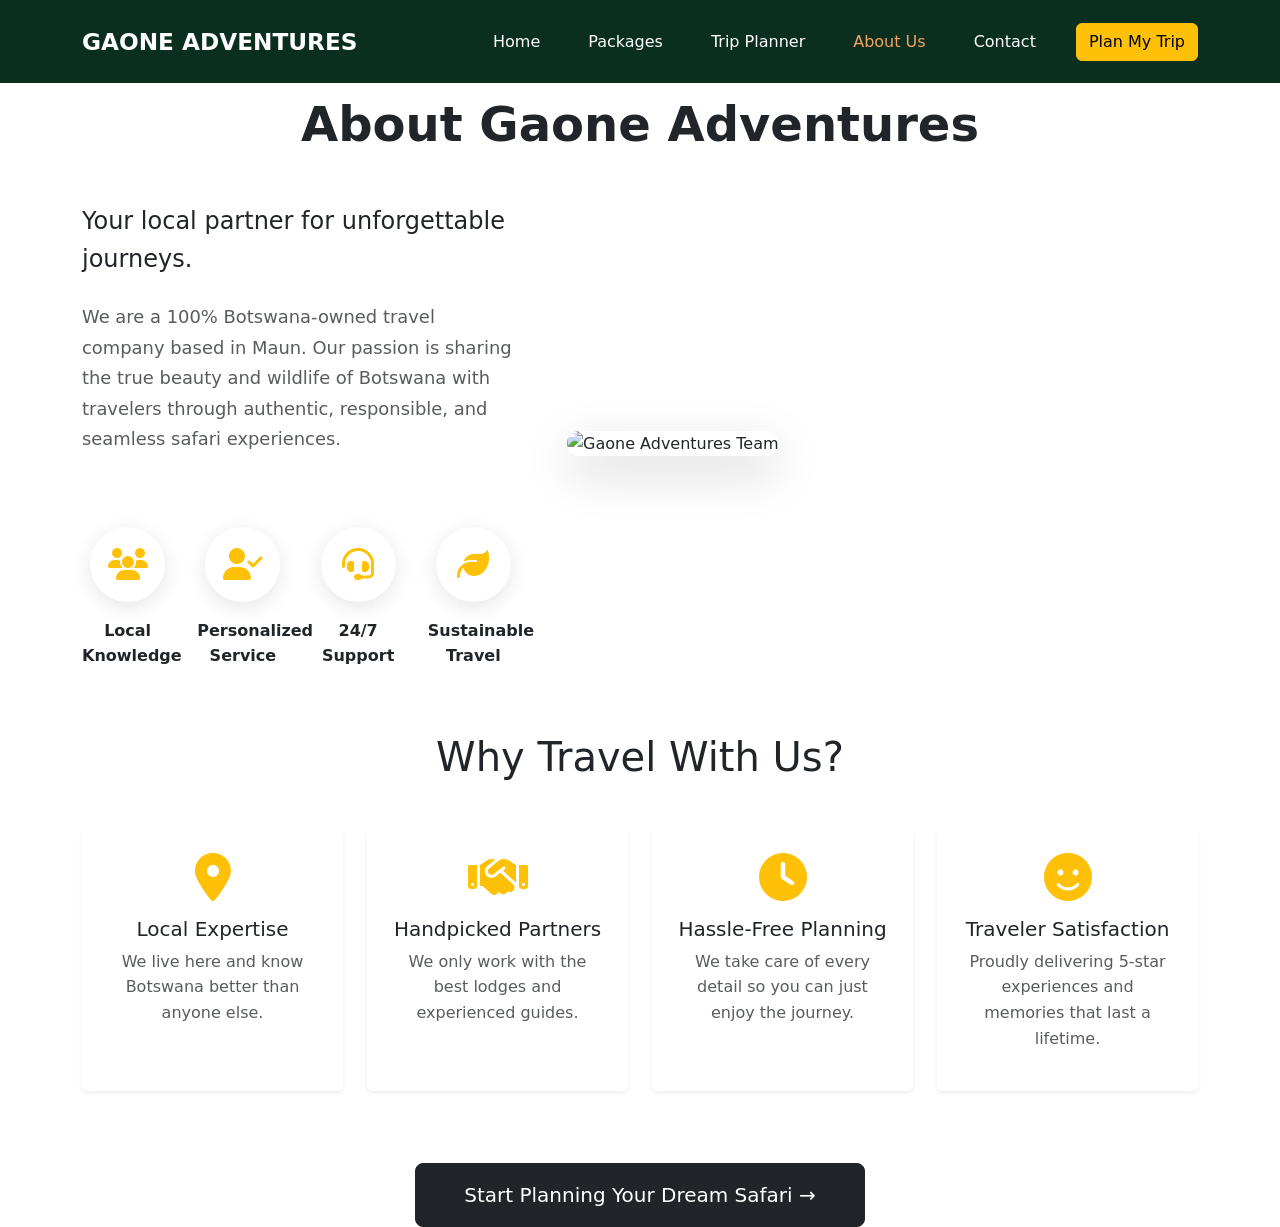
==== commit 51771dcd: "Update about.html" ====
--- a/about.html
+++ b/about.html
@@ -7,9 +7,30 @@
     <link href="https://cdn.jsdelivr.net/npm/bootstrap@5.3.3/dist/css/bootstrap.min.css" rel="stylesheet">
     <link rel="stylesheet" href="https://cdnjs.cloudflare.com/ajax/libs/font-awesome/6.5.0/css/all.min.css">
     <link rel="stylesheet" href="style.css">
+    <style>
+        .feature-card {
+            transition: all 0.3s ease;
+            border: none;
+        }
+        .feature-card:hover {
+            transform: translateY(-8px);
+            box-shadow: 0 15px 30px rgba(0,0,0,0.12) !important;
+        }
+        .icon-circle {
+            width: 75px;
+            height: 75px;
+            background: #fff;
+            border-radius: 50%;
+            display: flex;
+            align-items: center;
+            justify-content: center;
+            margin: 0 auto;
+            box-shadow: 0 5px 20px rgba(0,0,0,0.1);
+        }
+    </style>
 </head>
 <body>
-<nav class="navbar navbar-expand-lg navbar-dark fixed-top">
+<nav class="navbar navbar-expand-lg navbar-dark fixed-top bg-dark">
     <div class="container">
         <a class="navbar-brand" href="index.html"><strong>GAONE ADVENTURES</strong></a>
         <div class="navbar-nav ms-auto d-flex align-items-center">
@@ -24,67 +45,91 @@
 </nav>
 
 <div class="container mt-5 pt-5">
-    <h2 class="text-center mb-5">About Gaone Adventures</h2>
-   
-    <div class="row align-items-center">
-        <div class="col-lg-6">
-            <p class="lead">Your local partner for unforgettable journeys.</p>
-            <p>We are a Botswana-based travel company passionate about showcasing the beauty of our country. Our team of local experts and trusted guides ensures you have authentic and seamless experiences.</p>
-           
-            <div class="row g-4 mt-4">
+    <h2 class="text-center mb-5 display-5 fw-bold">About Gaone Adventures</h2>
+  
+    <div class="row align-items-center g-5">
+        <!-- Left Content -->
+        <div class="col-lg-5">
+            <p class="lead fs-4 mb-4">Your local partner for unforgettable journeys.</p>
+            <p class="text-muted" style="font-size: 1.12rem; line-height: 1.7;">
+                We are a 100% Botswana-owned travel company based in Maun. 
+                Our passion is sharing the true beauty and wildlife of Botswana with travelers through authentic, responsible, and seamless safari experiences.
+            </p>
+          
+            <div class="row g-4 mt-5">
                 <div class="col-6 col-md-3 text-center">
-                    <i class="fas fa-users fa-3x text-warning"></i>
-                    <p class="mt-2"><strong>Local Knowledge</strong></p>
+                    <div class="icon-circle">
+                        <i class="fas fa-users fa-2x text-warning"></i>
+                    </div>
+                    <p class="mt-3 fw-bold">Local Knowledge</p>
                 </div>
                 <div class="col-6 col-md-3 text-center">
-                    <i class="fas fa-user-check fa-3x text-warning"></i>
-                    <p class="mt-2"><strong>Personalized Service</strong></p>
+                    <div class="icon-circle">
+                        <i class="fas fa-user-check fa-2x text-warning"></i>
+                    </div>
+                    <p class="mt-3 fw-bold">Personalized Service</p>
                 </div>
                 <div class="col-6 col-md-3 text-center">
-                    <i class="fas fa-headset fa-3x text-warning"></i>
-                    <p class="mt-2"><strong>24/7 Support</strong></p>
+                    <div class="icon-circle">
+                        <i class="fas fa-headset fa-2x text-warning"></i>
+                    </div>
+                    <p class="mt-3 fw-bold">24/7 Support</p>
                 </div>
                 <div class="col-6 col-md-3 text-center">
-                    <i class="fas fa-leaf fa-3x text-warning"></i>
-                    <p class="mt-2"><strong>Sustainable Travel</strong></p>
+                    <div class="icon-circle">
+                        <i class="fas fa-leaf fa-2x text-warning"></i>
+                    </div>
+                    <p class="mt-3 fw-bold">Sustainable Travel</p>
                 </div>
             </div>
         </div>
-       
-        <!-- Updated Image Section -->
-        <div class="col-lg-6">
-            <img src="https://raw.githubusercontent.com/cse25-295/cse25-295/main/Images/About.jpg" 
-                 class="img-fluid rounded-4 shadow" 
+      
+        <!-- Bigger Right Image -->
+        <div class="col-lg-7">
+            <img src="https://raw.githubusercontent.com/cse25-295/cse25-295/main/Images/About.jpg"
+                 class="img-fluid rounded-4 shadow-lg" 
+                 style="height: 560px; object-fit: cover; width: 100%;"
                  alt="Gaone Adventures Team">
         </div>
     </div>
 
-    <h3 class="text-center mt-5 mb-4">Why Travel With Us?</h3>
-    <div class="row text-center g-4">
+    <!-- Why Travel With Us -->
+    <h3 class="text-center mt-5 mb-5 display-6">Why Travel With Us?</h3>
+    <div class="row g-4">
         <div class="col-md-3">
-            <i class="fas fa-map-marker-alt fa-3x text-warning"></i>
-            <h5 class="mt-3">Local Expertise</h5>
-            <p>We live here and know Botswana like no one else.</p>
+            <div class="card feature-card h-100 shadow-sm text-center p-4">
+                <i class="fas fa-map-marker-alt fa-3x text-warning mb-3"></i>
+                <h5>Local Expertise</h5>
+                <p class="text-muted">We live here and know Botswana better than anyone else.</p>
+            </div>
         </div>
         <div class="col-md-3">
-            <i class="fas fa-handshake fa-3x text-warning"></i>
-            <h5 class="mt-3">Handpicked Partners</h5>
-            <p>We work with the best lodges and guides to ensure quality.</p>
+            <div class="card feature-card h-100 shadow-sm text-center p-4">
+                <i class="fas fa-handshake fa-3x text-warning mb-3"></i>
+                <h5>Handpicked Partners</h5>
+                <p class="text-muted">We only work with the best lodges and experienced guides.</p>
+            </div>
         </div>
         <div class="col-md-3">
-            <i class="fas fa-clock fa-3x text-warning"></i>
-            <h5 class="mt-3">Hassle-Free Planning</h5>
-            <p>We handle the details so you can focus on enjoying.</p>
+            <div class="card feature-card h-100 shadow-sm text-center p-4">
+                <i class="fas fa-clock fa-3x text-warning mb-3"></i>
+                <h5>Hassle-Free Planning</h5>
+                <p class="text-muted">We take care of every detail so you can just enjoy the journey.</p>
+            </div>
         </div>
         <div class="col-md-3">
-            <i class="fas fa-smile fa-3x text-warning"></i>
-            <h5 class="mt-3">Traveler Satisfaction</h5>
-            <p>We are proud of our 5-star reviews and happy travelers.</p>
+            <div class="card feature-card h-100 shadow-sm text-center p-4">
+                <i class="fas fa-smile fa-3x text-warning mb-3"></i>
+                <h5>Traveler Satisfaction</h5>
+                <p class="text-muted">Proudly delivering 5-star experiences and memories that last a lifetime.</p>
+            </div>
         </div>
     </div>
 
-    <div class="text-center mt-5">
-        <a href="planner.html" class="btn btn-dark btn-lg">Plan Your Trip With Us →</a>
+    <div class="text-center mt-5 pt-4">
+        <a href="planner.html" class="btn btn-dark btn-lg px-5 py-3">
+            Start Planning Your Dream Safari →
+        </a>
     </div>
 </div>
 
